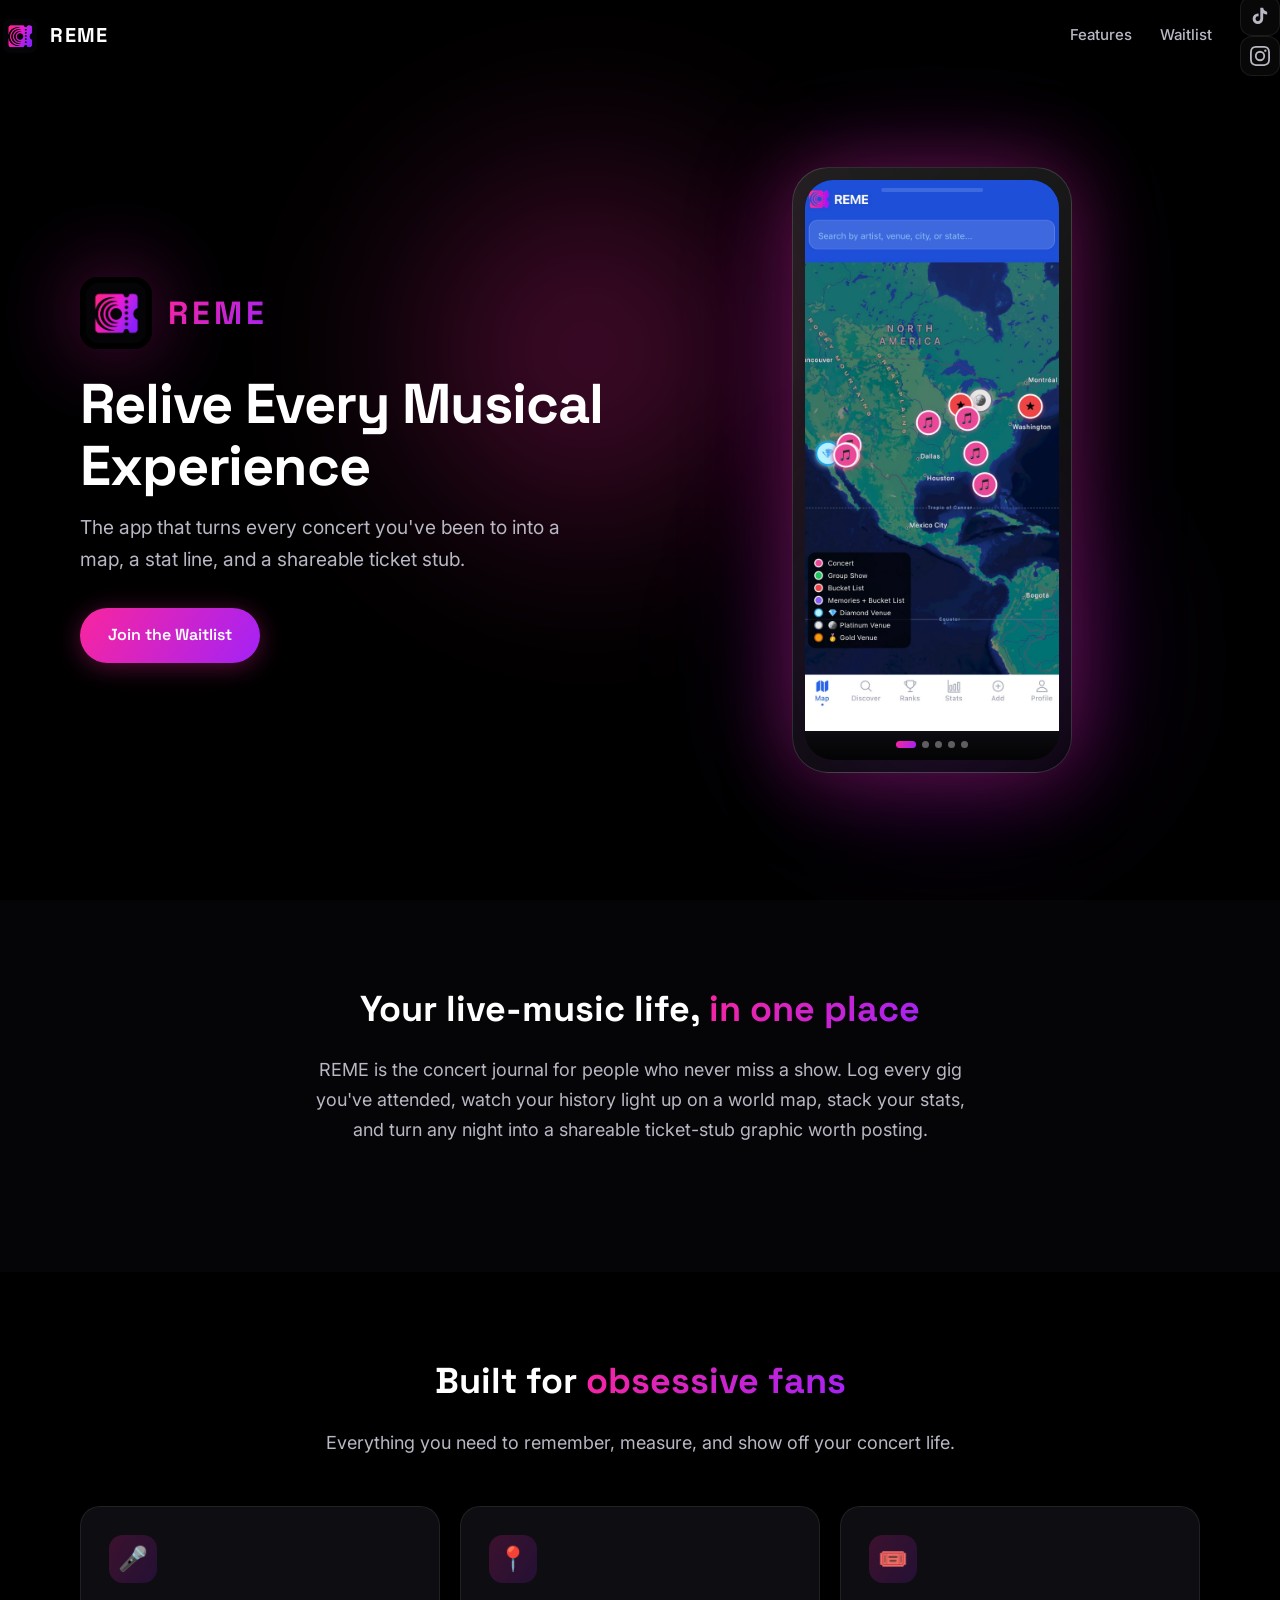
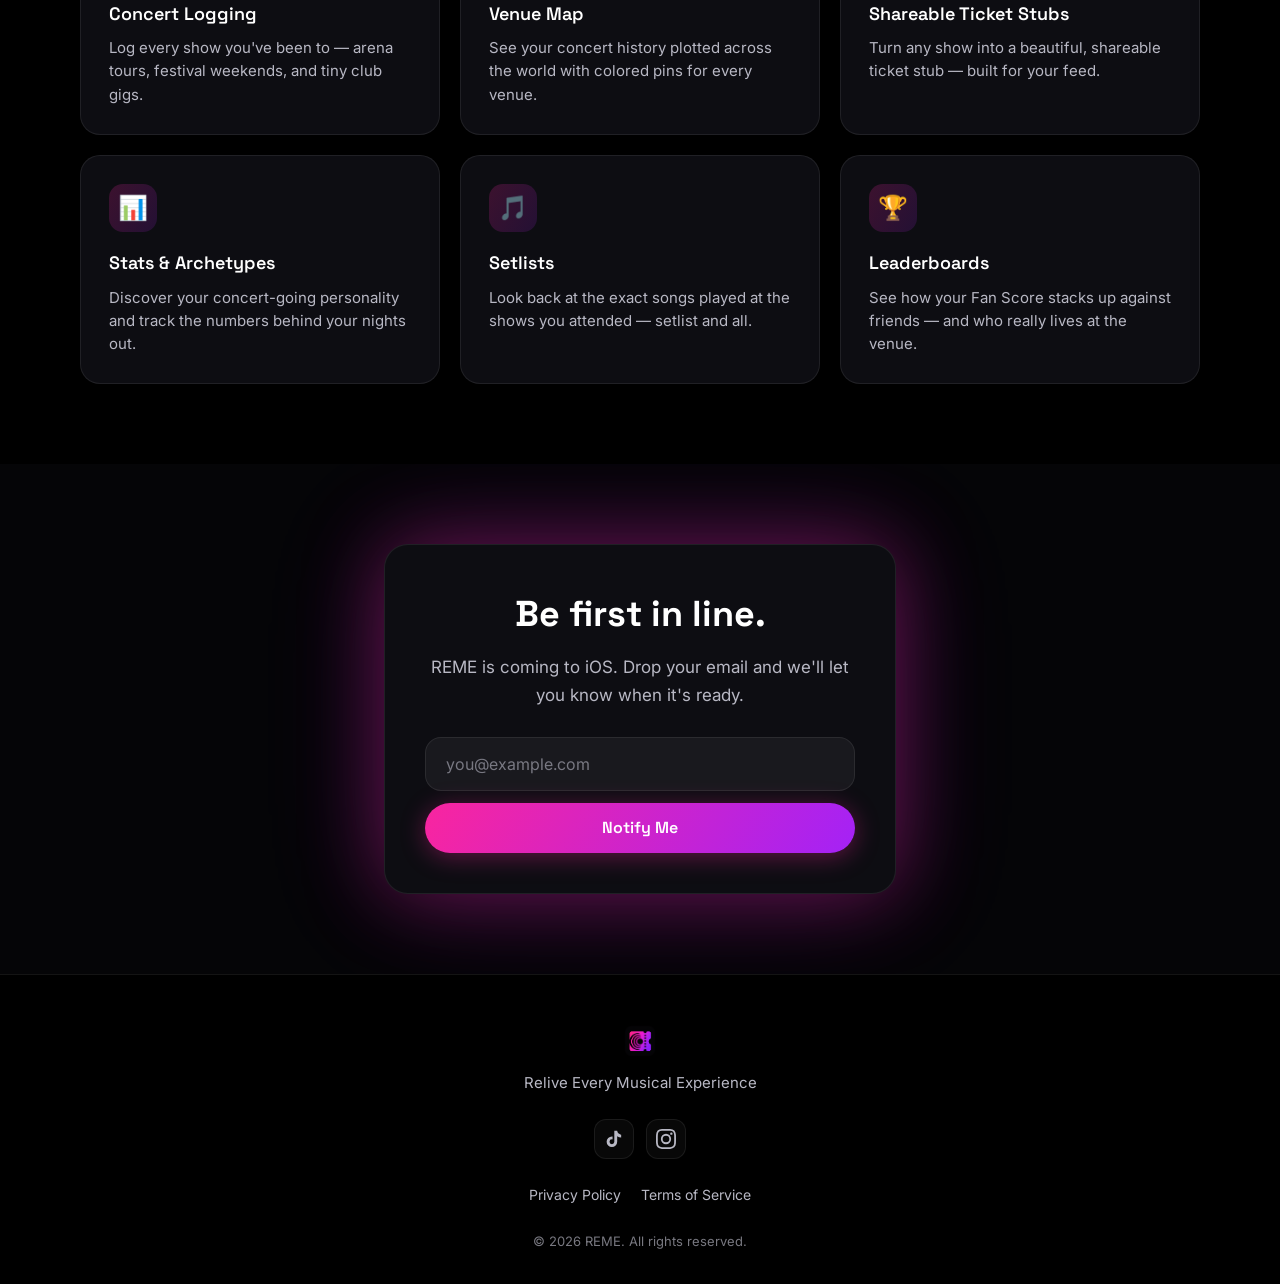
==== index.html @ f26b4159 "Initial REME landing page" ====
<!DOCTYPE html>
<html lang="en">
<head>
  <meta charset="UTF-8" />
  <meta name="viewport" content="width=device-width, initial-scale=1.0" />
  <meta name="description" content="REME turns every concert you've been to into a map, a stat line, and a shareable ticket stub. Join the waitlist for the iOS app." />
  <title>REME — Relive Every Musical Experience</title>

  <!-- Open Graph -->
  <meta property="og:type" content="website" />
  <meta property="og:title" content="REME — Relive Every Musical Experience" />
  <meta property="og:description" content="Log your shows, map your music life, and share beautiful ticket stubs. Join the waitlist." />
  <meta property="og:image" content="assets/reme-logo.png" />
  <meta property="og:url" content="https://reme.live" />
  <meta name="twitter:card" content="summary_large_image" />

  <link rel="preconnect" href="https://fonts.googleapis.com" />
  <link rel="preconnect" href="https://fonts.gstatic.com" crossorigin />
  <link href="https://fonts.googleapis.com/css2?family=Inter:wght@400;500;600&family=Space+Grotesk:wght@600;700&display=swap" rel="stylesheet" />
  <link rel="stylesheet" href="styles.css" />
  <link rel="icon" href="assets/reme-logo.png" type="image/png" />
</head>
<body>
  <header class="site-header" id="header">
    <div class="container header-inner">
      <a href="#" class="brand" aria-label="REME home">
        <img src="assets/reme-logo.png" alt="REME logo" width="40" height="40" />
        <span>REME</span>
      </a>

      <button type="button" class="nav-toggle" id="nav-toggle" aria-expanded="false" aria-controls="nav-links" aria-label="Open menu">
        <svg width="24" height="24" viewBox="0 0 24 24" fill="none" stroke="currentColor" stroke-width="2" aria-hidden="true">
          <path d="M4 7h16M4 12h16M4 17h16" />
        </svg>
      </button>

      <nav class="nav-links" id="nav-links" aria-label="Main">
        <a href="#features">Features</a>
        <a href="#waitlist">Waitlist</a>
        <div class="social-row">
          <a href="https://www.tiktok.com/@reme.live" class="social-link" target="_blank" rel="noopener noreferrer" aria-label="REME on TikTok">
            <svg viewBox="0 0 24 24" fill="currentColor" aria-hidden="true">
              <path d="M19.59 6.69a4.83 4.83 0 0 1-3.77-4.25V2h-3.45v13.67a2.89 2.89 0 0 1-2.88 2.5 2.89 2.89 0 0 1-2.89-2.89 2.89 2.89 0 0 1 2.89-2.89c.28 0 .54.04.79.1v-3.5a6.37 6.37 0 0 0-.79-.05 6.34 6.34 0 0 0-6.34 6.34 6.34 6.34 0 0 0 6.34 6.34 6.34 6.34 0 0 0 6.33-6.34V8.75a8.18 8.18 0 0 0 4.78 1.52V6.82a4.84 4.84 0 0 1-1.01-.13z"/>
            </svg>
          </a>
          <a href="https://www.instagram.com/reme.live" class="social-link" target="_blank" rel="noopener noreferrer" aria-label="REME on Instagram">
            <svg viewBox="0 0 24 24" fill="currentColor" aria-hidden="true">
              <path d="M12 2.163c3.204 0 3.584.012 4.85.07 3.252.148 4.771 1.691 4.919 4.919.058 1.265.069 1.645.069 4.849 0 3.205-.012 3.584-.069 4.849-.149 3.225-1.664 4.771-4.919 4.919-1.266.058-1.644.07-4.85.07-3.204 0-3.584-.012-4.849-.07-3.26-.149-4.771-1.699-4.919-4.92-.058-1.265-.07-1.644-.07-4.849 0-3.204.013-3.583.07-4.849.149-3.227 1.664-4.771 4.919-4.919 1.266-.057 1.645-.069 4.849-.069zM12 0C8.741 0 8.333.014 7.053.072 2.695.272.273 2.69.073 7.052.014 8.333 0 8.741 0 12c0 3.259.014 3.668.072 4.948.2 4.358 2.618 6.78 6.98 6.98C8.333 23.986 8.741 24 12 24c3.259 0 3.668-.014 4.948-.072 4.354-.2 6.782-2.618 6.979-6.98.059-1.28.073-1.689.073-4.948 0-3.259-.014-3.667-.072-4.947-.196-4.354-2.617-6.78-6.979-6.98C15.668.014 15.259 0 12 0zm0 5.838a6.162 6.162 0 1 0 0 12.324 6.162 6.162 0 0 0 0-12.324zM12 16a4 4 0 1 1 0-8 4 4 0 0 1 0 8zm6.406-11.845a1.44 1.44 0 1 0 0 2.881 1.44 1.44 0 0 0 0-2.881z"/>
            </svg>
          </a>
        </div>
      </nav>
    </div>
  </header>

  <main>
    <!-- Hero -->
    <section class="hero" aria-labelledby="hero-heading">
      <div class="hero-glow" aria-hidden="true"></div>
      <div class="container hero-grid">
        <div class="hero-copy reveal">
          <div class="hero-lockup">
            <img src="assets/reme-logo.png" alt="" width="72" height="72" />
            <span>REME</span>
          </div>
          <h1 id="hero-heading">Relive Every Musical Experience</h1>
          <p class="subhead">
            The app that turns every concert you've been to into a map, a stat line, and a shareable ticket stub.
          </p>
          <a href="#waitlist" class="btn btn-primary">Join the Waitlist</a>
        </div>

        <div class="phone-mockup reveal">
          <div class="phone-screen">
            <div class="screen-notch" aria-hidden="true"></div>
            <div class="carousel" id="hero-carousel" aria-roledescription="carousel" aria-label="REME app screenshots">
              <div class="carousel-track">
                <img src="assets/screen-1.jpg" alt="REME app screenshot 1" class="carousel-slide is-active" width="280" height="606" decoding="async" />
                <img src="assets/screen-2.jpg" alt="REME app screenshot 2" class="carousel-slide" width="280" height="606" decoding="async" />
                <img src="assets/screen-3.jpg" alt="REME app screenshot 3" class="carousel-slide" width="280" height="606" decoding="async" />
                <img src="assets/screen-4.jpg" alt="REME app screenshot 4" class="carousel-slide" width="280" height="606" decoding="async" />
                <img src="assets/screen-5.jpg" alt="REME app screenshot 5" class="carousel-slide" width="280" height="606" decoding="async" />
              </div>
              <div class="carousel-dots" role="tablist" aria-label="Choose screenshot">
                <button type="button" class="carousel-dot is-active" role="tab" aria-selected="true" aria-label="Screenshot 1" data-slide="0"></button>
                <button type="button" class="carousel-dot" role="tab" aria-selected="false" aria-label="Screenshot 2" data-slide="1"></button>
                <button type="button" class="carousel-dot" role="tab" aria-selected="false" aria-label="Screenshot 3" data-slide="2"></button>
                <button type="button" class="carousel-dot" role="tab" aria-selected="false" aria-label="Screenshot 4" data-slide="3"></button>
                <button type="button" class="carousel-dot" role="tab" aria-selected="false" aria-label="Screenshot 5" data-slide="4"></button>
              </div>
            </div>
          </div>
        </div>
      </div>
    </section>

    <!-- What REME is -->
    <section class="section section-alt reveal" aria-labelledby="about-heading">
      <div class="container section-intro">
        <h2 id="about-heading">Your live-music life, <span class="gradient-text">in one place</span></h2>
        <p>
          REME is the concert journal for people who never miss a show. Log every gig you've attended,
          watch your history light up on a world map, stack your stats, and turn any night into a
          shareable ticket-stub graphic worth posting.
        </p>
      </div>
    </section>

    <!-- Features -->
    <section class="section" id="features" aria-labelledby="features-heading">
      <div class="container">
        <div class="section-intro reveal">
          <h2 id="features-heading">Built for <span class="gradient-text">obsessive fans</span></h2>
          <p>Everything you need to remember, measure, and show off your concert life.</p>
        </div>

        <div class="features-grid">
          <article class="feature-card reveal">
            <div class="feature-icon" aria-hidden="true">🎤</div>
            <h3>Concert Logging</h3>
            <p>Log every show you've been to — arena tours, festival weekends, and tiny club gigs.</p>
          </article>

          <article class="feature-card reveal">
            <div class="feature-icon" aria-hidden="true">📍</div>
            <h3>Venue Map</h3>
            <p>See your concert history plotted across the world with colored pins for every venue.</p>
          </article>

          <article class="feature-card reveal">
            <div class="feature-icon" aria-hidden="true">🎟️</div>
            <h3>Shareable Ticket Stubs</h3>
            <p>Turn any show into a beautiful, shareable ticket stub — built for your feed.</p>
          </article>

          <article class="feature-card reveal">
            <div class="feature-icon" aria-hidden="true">📊</div>
            <h3>Stats &amp; Archetypes</h3>
            <p>Discover your concert-going personality and track the numbers behind your nights out.</p>
          </article>

          <article class="feature-card reveal">
            <div class="feature-icon" aria-hidden="true">🎵</div>
            <h3>Setlists</h3>
            <p>Look back at the exact songs played at the shows you attended — setlist and all.</p>
          </article>

          <article class="feature-card reveal">
            <div class="feature-icon" aria-hidden="true">🏆</div>
            <h3>Leaderboards</h3>
            <p>See how your Fan Score stacks up against friends — and who really lives at the venue.</p>
          </article>
        </div>
      </div>
    </section>

    <!-- Waitlist -->
    <section class="section section-alt waitlist-section" id="waitlist" aria-labelledby="waitlist-heading">
      <div class="container">
        <div class="waitlist-card reveal">
          <h2 id="waitlist-heading">Be first in line.</h2>
          <p>REME is coming to iOS. Drop your email and we'll let you know when it's ready.</p>

          <!--
            TODO: paste Mailchimp embed form action/fields here later.
            Replace the placeholder form below with Mailchimp's generated <form action="...">
            and hidden fields. Keep the same CSS classes or map Mailchimp inputs to
            .waitlist-form styles in styles.css.
          -->
          <form class="waitlist-form" id="waitlist-form" novalidate>
            <label for="email" class="visually-hidden">Email address</label>
            <input
              type="email"
              id="email"
              name="email"
              placeholder="you@example.com"
              autocomplete="email"
              required
            />
            <button type="submit" class="btn btn-primary btn-block">Notify Me</button>
          </form>

          <p class="waitlist-success" id="waitlist-success" role="status" aria-live="polite">
            Thanks! We'll be in touch.
          </p>
        </div>
      </div>
    </section>
  </main>

  <footer class="site-footer">
    <div class="container footer-inner">
      <div class="footer-brand">
        <img src="assets/reme-logo.png" alt="REME" width="36" height="36" />
        <p>Relive Every Musical Experience</p>
      </div>

      <div class="footer-social">
        <a href="https://www.tiktok.com/@reme.live" class="social-link" target="_blank" rel="noopener noreferrer" aria-label="REME on TikTok">
          <svg viewBox="0 0 24 24" fill="currentColor" aria-hidden="true">
            <path d="M19.59 6.69a4.83 4.83 0 0 1-3.77-4.25V2h-3.45v13.67a2.89 2.89 0 0 1-2.88 2.5 2.89 2.89 0 0 1-2.89-2.89 2.89 2.89 0 0 1 2.89-2.89c.28 0 .54.04.79.1v-3.5a6.37 6.37 0 0 0-.79-.05 6.34 6.34 0 0 0-6.34 6.34 6.34 6.34 0 0 0 6.34 6.34 6.34 6.34 0 0 0 6.33-6.34V8.75a8.18 8.18 0 0 0 4.78 1.52V6.82a4.84 4.84 0 0 1-1.01-.13z"/>
          </svg>
        </a>
        <a href="https://www.instagram.com/reme.live" class="social-link" target="_blank" rel="noopener noreferrer" aria-label="REME on Instagram">
          <svg viewBox="0 0 24 24" fill="currentColor" aria-hidden="true">
            <path d="M12 2.163c3.204 0 3.584.012 4.85.07 3.252.148 4.771 1.691 4.919 4.919.058 1.265.069 1.645.069 4.849 0 3.205-.012 3.584-.069 4.849-.149 3.225-1.664 4.771-4.919 4.919-1.266.058-1.644.07-4.85.07-3.204 0-3.584-.012-4.849-.07-3.26-.149-4.771-1.699-4.919-4.92-.058-1.265-.07-1.644-.07-4.849 0-3.204.013-3.583.07-4.849.149-3.227 1.664-4.771 4.919-4.919 1.266-.057 1.645-.069 4.849-.069zM12 0C8.741 0 8.333.014 7.053.072 2.695.272.273 2.69.073 7.052.014 8.333 0 8.741 0 12c0 3.259.014 3.668.072 4.948.2 4.358 2.618 6.78 6.98 6.98C8.333 23.986 8.741 24 12 24c3.259 0 3.668-.014 4.948-.072 4.354-.2 6.782-2.618 6.979-6.98.059-1.28.073-1.689.073-4.948 0-3.259-.014-3.667-.072-4.947-.196-4.354-2.617-6.78-6.979-6.98C15.668.014 15.259 0 12 0zm0 5.838a6.162 6.162 0 1 0 0 12.324 6.162 6.162 0 0 0 0-12.324zM12 16a4 4 0 1 1 0-8 4 4 0 0 1 0 8zm6.406-11.845a1.44 1.44 0 1 0 0 2.881 1.44 1.44 0 0 0 0-2.881z"/>
          </svg>
        </a>
      </div>

      <nav class="footer-legal" aria-label="Legal">
        <a href="privacy-policy.html">Privacy Policy</a>
        <a href="https://www.apple.com/legal/internet-services/itunes/dev/stdeula/" target="_blank" rel="noopener">Terms of Service</a>
      </nav>

      <p class="footer-copy">&copy; 2026 REME. All rights reserved.</p>
    </div>
  </footer>

  <style>
    .visually-hidden {
      position: absolute;
      width: 1px;
      height: 1px;
      padding: 0;
      margin: -1px;
      overflow: hidden;
      clip: rect(0, 0, 0, 0);
      white-space: nowrap;
      border: 0;
    }
  </style>

  <script>
    (function () {
      var header = document.getElementById("header");
      var navToggle = document.getElementById("nav-toggle");
      var navLinks = document.getElementById("nav-links");

      function onScroll() {
        header.classList.toggle("is-scrolled", window.scrollY > 24);
      }
      window.addEventListener("scroll", onScroll, { passive: true });
      onScroll();

      navToggle.addEventListener("click", function () {
        var open = navLinks.classList.toggle("is-open");
        navToggle.setAttribute("aria-expanded", open ? "true" : "false");
      });

      navLinks.querySelectorAll('a[href^="#"]').forEach(function (link) {
        link.addEventListener("click", function () {
          navLinks.classList.remove("is-open");
          navToggle.setAttribute("aria-expanded", "false");
        });
      });

      var form = document.getElementById("waitlist-form");
      var success = document.getElementById("waitlist-success");

      form.addEventListener("submit", function (e) {
        e.preventDefault();
        var input = form.querySelector('input[type="email"]');
        if (!input.value || !input.checkValidity()) {
          input.focus();
          return;
        }
        form.classList.add("is-hidden");
        success.classList.add("is-visible");
      });

      if ("IntersectionObserver" in window) {
        var observer = new IntersectionObserver(
          function (entries) {
            entries.forEach(function (entry) {
              if (entry.isIntersecting) {
                entry.target.classList.add("is-visible");
                observer.unobserve(entry.target);
              }
            });
          },
          { threshold: 0.12, rootMargin: "0px 0px -40px 0px" }
        );
        document.querySelectorAll(".reveal").forEach(function (el) {
          observer.observe(el);
        });
      } else {
        document.querySelectorAll(".reveal").forEach(function (el) {
          el.classList.add("is-visible");
        });
      }

      var carousel = document.getElementById("hero-carousel");
      if (carousel) {
        var slides = carousel.querySelectorAll(".carousel-slide");
        var dots = carousel.querySelectorAll(".carousel-dot");
        var current = 0;
        var total = slides.length;
        var intervalMs = 4000;
        var timer = null;

        slides.forEach(function (slide) {
          slide.addEventListener("error", function () {
            slide.classList.add("is-error");
            slide.classList.remove("is-active");
          });
        });

        function goTo(index) {
          if (total === 0) return;
          current = ((index % total) + total) % total;
          slides.forEach(function (slide, i) {
            slide.classList.toggle("is-active", i === current);
          });
          dots.forEach(function (dot, i) {
            var active = i === current;
            dot.classList.toggle("is-active", active);
            dot.setAttribute("aria-selected", active ? "true" : "false");
          });
        }

        function next() {
          goTo(current + 1);
        }

        function startTimer() {
          if (timer) clearInterval(timer);
          timer = setInterval(next, intervalMs);
        }

        dots.forEach(function (dot) {
          dot.addEventListener("click", function () {
            var idx = parseInt(dot.getAttribute("data-slide"), 10);
            if (!isNaN(idx)) {
              goTo(idx);
              startTimer();
            }
          });
        });

        carousel.addEventListener("mouseenter", function () {
          if (timer) clearInterval(timer);
          timer = null;
        });

        carousel.addEventListener("mouseleave", function () {
          startTimer();
        });

        goTo(0);
        startTimer();
      }
    })();
  </script>
</body>
</html>
---- styles.css ----
/* REME marketing site — static, no build step */

:root {
  --pink: #f9259f;
  --violet: #a422f6;
  --gradient: linear-gradient(120deg, var(--pink) 0%, var(--violet) 100%);
  --bg: #000000;
  --bg-elevated: #050507;
  --card: #0d0d12;
  --card-border: rgba(255, 255, 255, 0.08);
  --text: #ffffff;
  --text-muted: #b8b8c4;
  --radius: 20px;
  --radius-sm: 16px;
  --header-h: 72px;
  --font: "Inter", system-ui, -apple-system, BlinkMacSystemFont, "Segoe UI", sans-serif;
  --font-display: "Space Grotesk", var(--font);
  --glow: 0 0 80px rgba(249, 37, 159, 0.35), 0 0 120px rgba(164, 34, 246, 0.2);
  --transition: 0.25s ease;
}

*,
*::before,
*::after {
  box-sizing: border-box;
}

html {
  scroll-behavior: smooth;
}

body {
  margin: 0;
  font-family: var(--font);
  font-size: 1.0625rem;
  line-height: 1.65;
  color: var(--text-muted);
  background: var(--bg);
  -webkit-font-smoothing: antialiased;
}

img {
  max-width: 100%;
  height: auto;
  display: block;
}

a {
  color: inherit;
  text-decoration: none;
}

ul {
  list-style: none;
  margin: 0;
  padding: 0;
}

.container {
  width: min(1120px, calc(100% - 2rem));
  margin-inline: auto;
}

/* ── Header ───────────────────────────────────────────────────────────── */

.site-header {
  position: fixed;
  top: 0;
  left: 0;
  right: 0;
  z-index: 100;
  height: var(--header-h);
  display: flex;
  align-items: center;
  transition: background var(--transition), backdrop-filter var(--transition),
    border-color var(--transition), box-shadow var(--transition);
  border-bottom: 1px solid transparent;
}

.site-header.is-scrolled {
  background: rgba(5, 5, 7, 0.85);
  backdrop-filter: blur(16px);
  -webkit-backdrop-filter: blur(16px);
  border-color: var(--card-border);
  box-shadow: 0 8px 32px rgba(0, 0, 0, 0.4);
}

.header-inner {
  display: flex;
  align-items: center;
  justify-content: space-between;
  width: 100%;
}

.brand {
  display: flex;
  align-items: center;
  gap: 0.65rem;
  font-family: var(--font-display);
  font-weight: 700;
  font-size: 1.25rem;
  letter-spacing: 0.06em;
  color: var(--text);
}

.brand img {
  width: 40px;
  height: 40px;
  border-radius: 10px;
}

.nav-links {
  display: flex;
  align-items: center;
  gap: 1.75rem;
}

.nav-links a:not(.social-link) {
  font-size: 0.9375rem;
  font-weight: 500;
  color: var(--text-muted);
  transition: color var(--transition);
}

.nav-links a:not(.social-link):hover,
.nav-links a:not(.social-link):focus-visible {
  color: var(--text);
}

.social-link {
  display: flex;
  align-items: center;
  justify-content: center;
  width: 40px;
  height: 40px;
  border-radius: 12px;
  border: 1px solid var(--card-border);
  background: rgba(255, 255, 255, 0.03);
  color: var(--text-muted);
  transition: color var(--transition), border-color var(--transition), transform var(--transition);
}

.social-link:hover,
.social-link:focus-visible {
  color: var(--text);
  border-color: rgba(249, 37, 159, 0.45);
  transform: translateY(-1px);
}

.social-link svg {
  width: 20px;
  height: 20px;
}

.nav-toggle {
  display: none;
  background: none;
  border: none;
  padding: 0.5rem;
  cursor: pointer;
  color: var(--text);
}

/* ── Buttons ──────────────────────────────────────────────────────────── */

.btn {
  display: inline-flex;
  align-items: center;
  justify-content: center;
  gap: 0.5rem;
  padding: 0.9rem 1.75rem;
  font-family: var(--font-display);
  font-size: 1rem;
  font-weight: 600;
  border: none;
  border-radius: 999px;
  cursor: pointer;
  transition: transform var(--transition), box-shadow var(--transition), opacity var(--transition);
}

.btn-primary {
  background: var(--gradient);
  color: var(--text);
  box-shadow: 0 4px 24px rgba(249, 37, 159, 0.35);
}

.btn-primary:hover,
.btn-primary:focus-visible {
  transform: translateY(-2px);
  box-shadow: 0 8px 32px rgba(164, 34, 246, 0.45);
}

.btn-block {
  width: 100%;
}

/* ── Hero ─────────────────────────────────────────────────────────────── */

.hero {
  position: relative;
  min-height: 100vh;
  min-height: 100dvh;
  display: flex;
  align-items: center;
  padding: calc(var(--header-h) + 2rem) 0 4rem;
  overflow: hidden;
}

.hero-glow {
  position: absolute;
  inset: 0;
  pointer-events: none;
  overflow: hidden;
}

.hero-glow::before,
.hero-glow::after {
  content: "";
  position: absolute;
  border-radius: 50%;
  filter: blur(80px);
  animation: pulse-glow 8s ease-in-out infinite alternate;
}

.hero-glow::before {
  width: min(520px, 80vw);
  height: min(520px, 80vw);
  top: 10%;
  left: 50%;
  transform: translateX(-60%);
  background: radial-gradient(circle, rgba(249, 37, 159, 0.35) 0%, transparent 70%);
}

.hero-glow::after {
  width: min(400px, 70vw);
  height: min(400px, 70vw);
  bottom: 5%;
  right: 10%;
  background: radial-gradient(circle, rgba(164, 34, 246, 0.3) 0%, transparent 70%);
  animation-delay: -4s;
}

@keyframes pulse-glow {
  from {
    opacity: 0.6;
    transform: translateX(-60%) scale(1);
  }
  to {
    opacity: 1;
    transform: translateX(-55%) scale(1.08);
  }
}

.hero-grid {
  position: relative;
  z-index: 1;
  display: grid;
  grid-template-columns: 1fr 1fr;
  gap: 3rem;
  align-items: center;
}

.hero-copy {
  max-width: 34rem;
}

.hero-lockup {
  display: flex;
  align-items: center;
  gap: 1rem;
  margin-bottom: 1.5rem;
}

.hero-lockup img {
  width: 72px;
  height: 72px;
  border-radius: 18px;
  box-shadow: var(--glow);
}

.hero-lockup span {
  font-family: var(--font-display);
  font-size: 2rem;
  font-weight: 700;
  letter-spacing: 0.12em;
  background: var(--gradient);
  -webkit-background-clip: text;
  background-clip: text;
  color: transparent;
}

.hero h1 {
  margin: 0 0 1rem;
  font-family: var(--font-display);
  font-size: clamp(2.25rem, 5vw, 3.5rem);
  font-weight: 700;
  line-height: 1.1;
  letter-spacing: -0.02em;
  color: var(--text);
}

.hero .subhead {
  margin: 0 0 2rem;
  font-size: clamp(1.05rem, 2.5vw, 1.2rem);
  color: var(--text-muted);
  max-width: 32rem;
}

.phone-mockup {
  position: relative;
  justify-self: center;
  width: min(280px, 85vw);
  aspect-ratio: 9 / 19.5;
  border-radius: 36px;
  padding: 12px;
  background: linear-gradient(145deg, rgba(255, 255, 255, 0.12), rgba(255, 255, 255, 0.02));
  border: 1px solid rgba(255, 255, 255, 0.15);
  box-shadow: var(--glow), 0 24px 64px rgba(0, 0, 0, 0.5);
}

.phone-screen {
  width: 100%;
  height: 100%;
  border-radius: 28px;
  background: var(--card);
  overflow: hidden;
  position: relative;
  display: flex;
  flex-direction: column;
}

.screen-notch {
  position: absolute;
  top: 8px;
  left: 50%;
  transform: translateX(-50%);
  width: 40%;
  height: 4px;
  border-radius: 4px;
  background: rgba(255, 255, 255, 0.15);
  z-index: 3;
  pointer-events: none;
}

.carousel {
  flex: 1;
  display: flex;
  flex-direction: column;
  min-height: 0;
  width: 100%;
}

.carousel-track {
  position: relative;
  flex: 1;
  min-height: 0;
  width: 100%;
  background: var(--card);
}

.carousel-slide {
  position: absolute;
  inset: 0;
  width: 100%;
  height: 100%;
  object-fit: cover;
  object-position: top center;
  opacity: 0;
  transition: opacity 0.5s ease;
  pointer-events: none;
}

.carousel-slide.is-active {
  opacity: 1;
  z-index: 1;
}

.carousel-slide.is-error {
  opacity: 0;
  visibility: hidden;
}

.carousel-dots {
  display: flex;
  justify-content: center;
  align-items: center;
  gap: 6px;
  padding: 10px 8px 12px;
  background: linear-gradient(to top, rgba(0, 0, 0, 0.75) 0%, rgba(0, 0, 0, 0.35) 60%, transparent 100%);
  position: relative;
  z-index: 2;
  flex-shrink: 0;
}

.carousel-dot {
  width: 7px;
  height: 7px;
  border-radius: 999px;
  border: none;
  padding: 0;
  background: rgba(255, 255, 255, 0.35);
  cursor: pointer;
  transition: width var(--transition), background var(--transition), transform var(--transition);
}

.carousel-dot:hover,
.carousel-dot:focus-visible {
  background: rgba(255, 255, 255, 0.55);
  transform: scale(1.1);
  outline: none;
}

.carousel-dot.is-active {
  width: 20px;
  background: var(--gradient);
}

/* ── Sections ─────────────────────────────────────────────────────────── */

.section {
  padding: 5rem 0;
}

.section-alt {
  background: var(--bg-elevated);
}

.section-intro {
  text-align: center;
  max-width: 42rem;
  margin: 0 auto 3rem;
}

.section-intro h2 {
  margin: 0 0 1rem;
  font-family: var(--font-display);
  font-size: clamp(1.75rem, 4vw, 2.25rem);
  font-weight: 700;
  color: var(--text);
}

.section-intro p {
  margin: 0;
  font-size: 1.125rem;
}

.gradient-text {
  background: var(--gradient);
  -webkit-background-clip: text;
  background-clip: text;
  color: transparent;
}

/* ── Features ─────────────────────────────────────────────────────────── */

.features-grid {
  display: grid;
  grid-template-columns: repeat(3, 1fr);
  gap: 1.25rem;
}

.feature-card {
  padding: 1.75rem;
  border-radius: var(--radius);
  background: var(--card);
  border: 1px solid var(--card-border);
  transition: border-color var(--transition), transform var(--transition), box-shadow var(--transition);
}

.feature-card:hover {
  border-color: rgba(249, 37, 159, 0.25);
  transform: translateY(-4px);
  box-shadow: 0 12px 40px rgba(0, 0, 0, 0.35);
}

.feature-icon {
  width: 48px;
  height: 48px;
  display: flex;
  align-items: center;
  justify-content: center;
  font-size: 1.5rem;
  border-radius: 14px;
  background: linear-gradient(120deg, rgba(249, 37, 159, 0.2), rgba(164, 34, 246, 0.15));
  margin-bottom: 1rem;
}

.feature-card h3 {
  margin: 0 0 0.5rem;
  font-family: var(--font-display);
  font-size: 1.125rem;
  font-weight: 600;
  color: var(--text);
}

.feature-card p {
  margin: 0;
  font-size: 0.9375rem;
  line-height: 1.55;
}

/* ── Waitlist ─────────────────────────────────────────────────────────── */

.waitlist-section {
  position: relative;
  overflow: hidden;
}

.waitlist-card {
  max-width: 32rem;
  margin: 0 auto;
  padding: 2.5rem;
  border-radius: 24px;
  background: var(--card);
  border: 1px solid var(--card-border);
  box-shadow: var(--glow);
  text-align: center;
}

.waitlist-card h2 {
  margin: 0 0 0.5rem;
  font-family: var(--font-display);
  font-size: clamp(1.75rem, 4vw, 2.25rem);
  color: var(--text);
}

.waitlist-card > p {
  margin: 0 0 1.75rem;
}

.waitlist-form {
  display: flex;
  flex-direction: column;
  gap: 0.75rem;
}

.waitlist-form input[type="email"] {
  width: 100%;
  padding: 1rem 1.25rem;
  font-family: var(--font);
  font-size: 1rem;
  color: var(--text);
  background: rgba(255, 255, 255, 0.05);
  border: 1px solid var(--card-border);
  border-radius: var(--radius-sm);
  outline: none;
  transition: border-color var(--transition), box-shadow var(--transition);
}

.waitlist-form input[type="email"]::placeholder {
  color: rgba(184, 184, 196, 0.6);
}

.waitlist-form input[type="email"]:focus {
  border-color: rgba(249, 37, 159, 0.5);
  box-shadow: 0 0 0 3px rgba(249, 37, 159, 0.15);
}

.waitlist-success {
  display: none;
  padding: 1.25rem;
  border-radius: var(--radius-sm);
  background: linear-gradient(120deg, rgba(249, 37, 159, 0.12), rgba(164, 34, 246, 0.1));
  border: 1px solid rgba(249, 37, 159, 0.3);
  color: var(--text);
  font-weight: 500;
}

.waitlist-success.is-visible {
  display: block;
}

.waitlist-form.is-hidden {
  display: none;
}

/* ── Footer ───────────────────────────────────────────────────────────── */

.site-footer {
  padding: 3rem 0 2rem;
  border-top: 1px solid var(--card-border);
  background: var(--bg);
}

.footer-inner {
  display: flex;
  flex-direction: column;
  align-items: center;
  gap: 1.5rem;
  text-align: center;
}

.footer-brand {
  display: flex;
  flex-direction: column;
  align-items: center;
  gap: 0.75rem;
}

.footer-brand img {
  width: 36px;
  height: 36px;
  border-radius: 8px;
}

.footer-brand p {
  margin: 0;
  font-size: 0.9375rem;
  color: var(--text-muted);
}

.footer-social {
  display: flex;
  gap: 0.75rem;
}

.footer-legal {
  display: flex;
  flex-wrap: wrap;
  justify-content: center;
  gap: 1.25rem;
  font-size: 0.875rem;
}

.footer-legal a {
  color: var(--text-muted);
  transition: color var(--transition);
}

.footer-legal a:hover {
  color: var(--text);
}

.footer-copy {
  margin: 0;
  font-size: 0.8125rem;
  color: rgba(184, 184, 196, 0.65);
}

/* ── Fade-in on scroll ────────────────────────────────────────────────── */

.reveal {
  opacity: 0;
  transform: translateY(24px);
  transition: opacity 0.6s ease, transform 0.6s ease;
}

.reveal.is-visible {
  opacity: 1;
  transform: translateY(0);
}

/* ── Responsive ───────────────────────────────────────────────────────── */

@media (max-width: 900px) {
  .hero-grid {
    grid-template-columns: 1fr;
    text-align: center;
  }

  .hero-copy {
    max-width: none;
  }

  .hero-lockup {
    justify-content: center;
  }

  .hero .subhead {
    margin-inline: auto;
  }

  .features-grid {
    grid-template-columns: repeat(2, 1fr);
  }
}

@media (max-width: 640px) {
  .nav-toggle {
    display: flex;
  }

  .nav-links {
    position: fixed;
    top: var(--header-h);
    left: 0;
    right: 0;
    flex-direction: column;
    gap: 0;
    padding: 1rem;
    background: rgba(5, 5, 7, 0.98);
    backdrop-filter: blur(16px);
    border-bottom: 1px solid var(--card-border);
    transform: translateY(-120%);
    opacity: 0;
    visibility: hidden;
    transition: transform var(--transition), opacity var(--transition), visibility var(--transition);
  }

  .nav-links.is-open {
    transform: translateY(0);
    opacity: 1;
    visibility: visible;
  }

  .nav-links a:not(.social-link) {
    display: block;
    padding: 1rem;
    width: 100%;
    text-align: center;
    border-bottom: 1px solid var(--card-border);
  }

  .nav-links .social-row {
    display: flex;
    justify-content: center;
    gap: 1rem;
    padding: 1rem 0 0.5rem;
  }

  .features-grid {
    grid-template-columns: 1fr;
  }

  .waitlist-card {
    padding: 1.75rem 1.25rem;
  }

  .phone-mockup {
    order: -1;
  }
}

@media (prefers-reduced-motion: reduce) {
  html {
    scroll-behavior: auto;
  }

  .hero-glow::before,
  .hero-glow::after {
    animation: none;
  }

  .reveal {
    opacity: 1;
    transform: none;
    transition: none;
  }
}
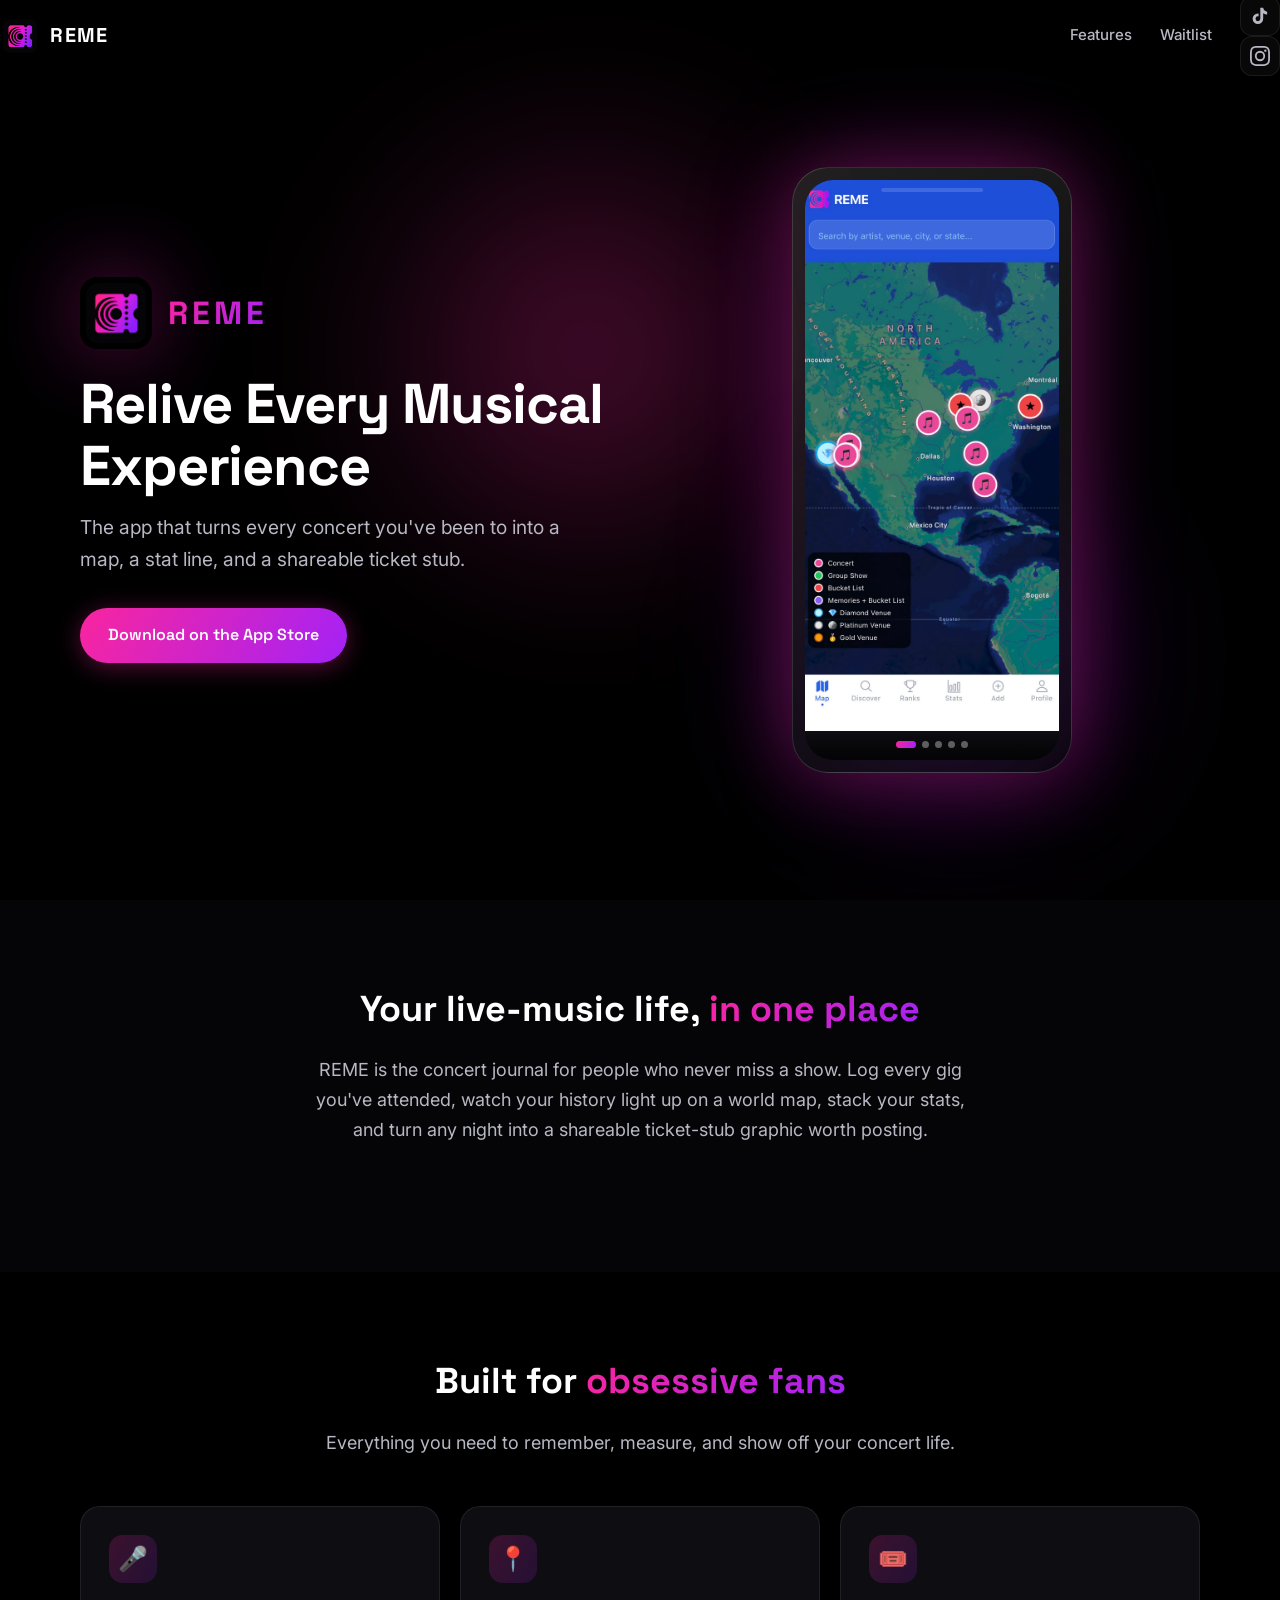
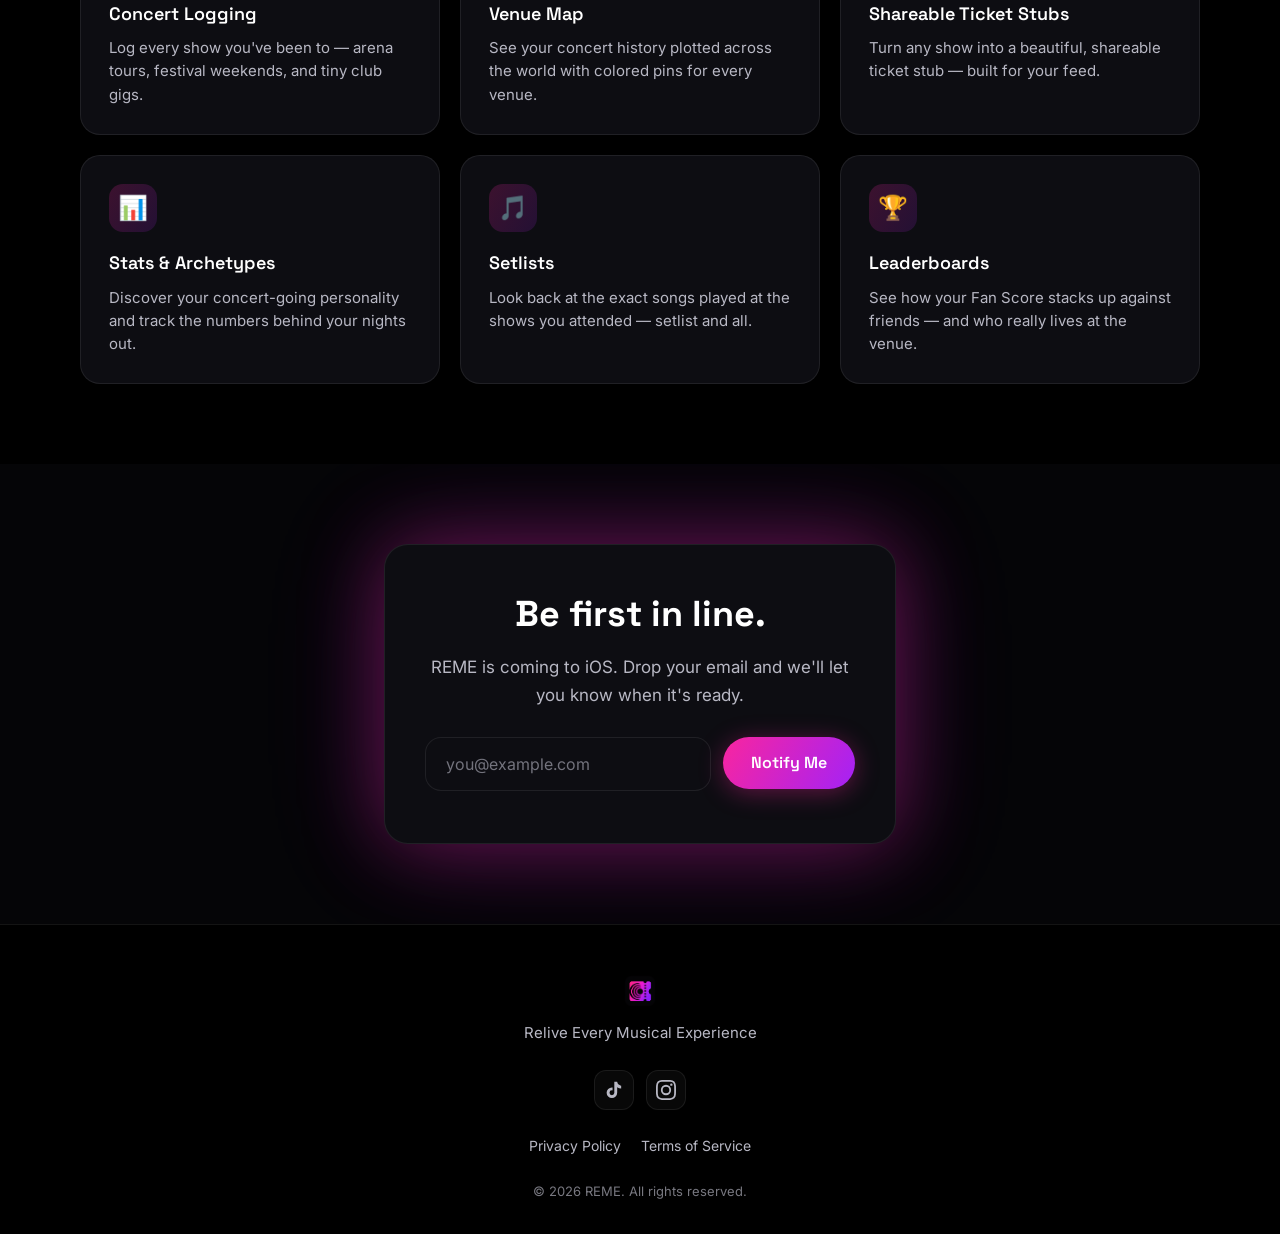
==== commit b8d0c086: "Site update: App Store download CTA, Mailchimp embed, thanks page, ToS link" ====
--- a/index.html
+++ b/index.html
@@ -67,8 +67,7 @@
           <p class="subhead">
             The app that turns every concert you've been to into a map, a stat line, and a shareable ticket stub.
           </p>
-          <a href="#waitlist" class="btn btn-primary">Join the Waitlist</a>
-        </div>
+          <a href="https://apps.apple.com/app/reme-live-music-tracker/id6784064425" target="_blank" rel="noopener" class="btn btn-primary">Download on the App Store</a>        </div>
 
         <div class="phone-mockup reveal">
           <div class="phone-screen">
@@ -161,28 +160,28 @@
           <h2 id="waitlist-heading">Be first in line.</h2>
           <p>REME is coming to iOS. Drop your email and we'll let you know when it's ready.</p>
 
-          <!--
-            TODO: paste Mailchimp embed form action/fields here later.
-            Replace the placeholder form below with Mailchimp's generated <form action="...">
-            and hidden fields. Keep the same CSS classes or map Mailchimp inputs to
-            .waitlist-form styles in styles.css.
-          -->
-          <form class="waitlist-form" id="waitlist-form" novalidate>
-            <label for="email" class="visually-hidden">Email address</label>
-            <input
-              type="email"
-              id="email"
-              name="email"
-              placeholder="you@example.com"
-              autocomplete="email"
-              required
-            />
-            <button type="submit" class="btn btn-primary btn-block">Notify Me</button>
-          </form>
-
-          <p class="waitlist-success" id="waitlist-success" role="status" aria-live="polite">
-            Thanks! We'll be in touch.
-          </p>
+          <div id="mc_embed_shell">
+            <div id="mc_embed_signup">
+              <form action="https://gmail.us14.list-manage.com/subscribe/post?u=482f43c67db22e2109e47796e&amp;id=c98ef80c40&amp;f_id=009987e1f0" method="post" id="mc-embedded-subscribe-form" name="mc-embedded-subscribe-form" class="validate waitlist-mailchimp" target="_blank" novalidate>
+                <div id="mc_embed_signup_scroll">
+                  <div class="mc-field-group">
+                    <label for="mce-EMAIL" class="visually-hidden">Email Address <span class="asterisk">*</span></label>
+                    <input type="email" name="EMAIL" class="required email" id="mce-EMAIL" placeholder="you@example.com" autocomplete="email" required>
+                  </div>
+                  <div class="mc-submit-row clear">
+                    <input type="submit" name="subscribe" id="mc-embedded-subscribe" class="button" value="Notify Me">
+                  </div>
+                  <div id="mce-responses" class="clear foot">
+                    <div class="response" id="mce-error-response" style="display: none;"></div>
+                    <div class="response" id="mce-success-response" style="display: none;"></div>
+                  </div>
+                  <div aria-hidden="true" style="position: absolute; left: -5000px;">
+                    <input type="text" name="b_482f43c67db22e2109e47796e_c98ef80c40" tabindex="-1" value="">
+                  </div>
+                </div>
+              </form>
+            </div>
+          </div>
         </div>
       </div>
     </section>
@@ -210,8 +209,7 @@
 
       <nav class="footer-legal" aria-label="Legal">
         <a href="privacy-policy.html">Privacy Policy</a>
-        <a href="https://www.apple.com/legal/internet-services/itunes/dev/stdeula/" target="_blank" rel="noopener">Terms of Service</a>
-      </nav>
+        <a href="https://terms.reme.live" target="_blank" rel="noopener">Terms of Service</a>      </nav>
 
       <p class="footer-copy">&copy; 2026 REME. All rights reserved.</p>
     </div>
@@ -253,20 +251,6 @@
           navLinks.classList.remove("is-open");
           navToggle.setAttribute("aria-expanded", "false");
         });
-      });
-
-      var form = document.getElementById("waitlist-form");
-      var success = document.getElementById("waitlist-success");
-
-      form.addEventListener("submit", function (e) {
-        e.preventDefault();
-        var input = form.querySelector('input[type="email"]');
-        if (!input.value || !input.checkValidity()) {
-          input.focus();
-          return;
-        }
-        form.classList.add("is-hidden");
-        success.classList.add("is-visible");
       });
 
       if ("IntersectionObserver" in window) {
--- a/styles.css
+++ b/styles.css
@@ -528,50 +528,128 @@
   margin: 0 0 1.75rem;
 }
 
-.waitlist-form {
-  display: flex;
-  flex-direction: column;
+/* Mailchimp embed — custom dark-theme styling (no Mailchimp CSS) */
+#mc_embed_shell,
+#mc_embed_signup,
+.waitlist-mailchimp {
+  width: 100%;
+  margin: 0;
+}
+
+#mc_embed_signup_scroll {
+  display: grid;
+  grid-template-columns: 1fr auto;
   gap: 0.75rem;
-}
-
-.waitlist-form input[type="email"] {
+  align-items: stretch;
+  text-align: left;
+}
+
+.waitlist-mailchimp .mc-field-group {
+  margin: 0;
+  min-width: 0;
+}
+
+.waitlist-mailchimp .mc-field-group label {
+  display: block;
+  margin-bottom: 0.35rem;
+  font-size: 0.875rem;
+  font-weight: 500;
+  color: var(--text-muted);
+}
+
+.waitlist-mailchimp .asterisk {
+  color: var(--pink);
+}
+
+.waitlist-mailchimp input[type="email"] {
   width: 100%;
   padding: 1rem 1.25rem;
   font-family: var(--font);
   font-size: 1rem;
   color: var(--text);
-  background: rgba(255, 255, 255, 0.05);
+  background: var(--card);
   border: 1px solid var(--card-border);
   border-radius: var(--radius-sm);
   outline: none;
   transition: border-color var(--transition), box-shadow var(--transition);
 }
 
-.waitlist-form input[type="email"]::placeholder {
+.waitlist-mailchimp input[type="email"]::placeholder {
   color: rgba(184, 184, 196, 0.6);
 }
 
-.waitlist-form input[type="email"]:focus {
+.waitlist-mailchimp input[type="email"]:focus {
   border-color: rgba(249, 37, 159, 0.5);
   box-shadow: 0 0 0 3px rgba(249, 37, 159, 0.15);
 }
 
-.waitlist-success {
-  display: none;
-  padding: 1.25rem;
+.waitlist-mailchimp .mc-submit-row {
+  margin: 0;
+}
+
+.waitlist-mailchimp input[type="submit"].button,
+.waitlist-mailchimp #mc-embedded-subscribe {
+  display: inline-flex;
+  align-items: center;
+  justify-content: center;
+  min-height: 52px;
+  padding: 0.9rem 1.75rem;
+  font-family: var(--font-display);
+  font-size: 1rem;
+  font-weight: 600;
+  color: var(--text);
+  background: var(--gradient);
+  border: none;
+  border-radius: 999px;
+  cursor: pointer;
+  box-shadow: 0 4px 24px rgba(249, 37, 159, 0.35);
+  transition: transform var(--transition), box-shadow var(--transition), opacity var(--transition);
+  white-space: nowrap;
+}
+
+.waitlist-mailchimp input[type="submit"].button:hover,
+.waitlist-mailchimp input[type="submit"].button:focus-visible,
+.waitlist-mailchimp #mc-embedded-subscribe:hover,
+.waitlist-mailchimp #mc-embedded-subscribe:focus-visible {
+  transform: translateY(-2px);
+  box-shadow: 0 8px 32px rgba(164, 34, 246, 0.45);
+  outline: none;
+}
+
+#mce-responses {
+  grid-column: 1 / -1;
+  margin: 0;
+}
+
+#mce-responses .response {
+  margin: 0.25rem 0 0;
+  padding: 0.75rem 1rem;
   border-radius: var(--radius-sm);
-  background: linear-gradient(120deg, rgba(249, 37, 159, 0.12), rgba(164, 34, 246, 0.1));
-  border: 1px solid rgba(249, 37, 159, 0.3);
-  color: var(--text);
-  font-weight: 500;
-}
-
-.waitlist-success.is-visible {
-  display: block;
-}
-
-.waitlist-form.is-hidden {
-  display: none;
+  font-size: 0.9375rem;
+  line-height: 1.45;
+}
+
+#mce-error-response {
+  color: #fca5a5;
+  background: rgba(239, 68, 68, 0.12);
+  border: 1px solid rgba(239, 68, 68, 0.35);
+}
+
+#mce-success-response {
+  color: #86efac;
+  background: rgba(34, 197, 94, 0.1);
+  border: 1px solid rgba(34, 197, 94, 0.35);
+}
+
+@media (max-width: 560px) {
+  #mc_embed_signup_scroll {
+    grid-template-columns: 1fr;
+  }
+
+  .waitlist-mailchimp input[type="submit"].button,
+  .waitlist-mailchimp #mc-embedded-subscribe {
+    width: 100%;
+  }
 }
 
 /* ── Footer ───────────────────────────────────────────────────────────── */
@@ -731,13 +809,125 @@
   }
 }
 
+/* ── Thank-you page ───────────────────────────────────────────────────── */
+
+.thanks-page {
+  background: var(--bg);
+}
+
+.thanks-main {
+  position: relative;
+  min-height: 100vh;
+  min-height: 100dvh;
+  display: flex;
+  align-items: center;
+  justify-content: center;
+  padding: calc(var(--header-h) + 2rem) 0 3rem;
+  overflow: hidden;
+}
+
+.thanks-glow {
+  position: absolute;
+  inset: 0;
+  pointer-events: none;
+  overflow: hidden;
+}
+
+.thanks-glow::before,
+.thanks-glow::after {
+  content: "";
+  position: absolute;
+  border-radius: 50%;
+  filter: blur(80px);
+  animation: pulse-glow 8s ease-in-out infinite alternate;
+}
+
+.thanks-glow::before {
+  width: min(480px, 85vw);
+  height: min(480px, 85vw);
+  top: 20%;
+  left: 50%;
+  transform: translateX(-50%);
+  background: radial-gradient(circle, rgba(249, 37, 159, 0.32) 0%, transparent 70%);
+}
+
+.thanks-glow::after {
+  width: min(360px, 75vw);
+  height: min(360px, 75vw);
+  bottom: 15%;
+  left: 50%;
+  transform: translateX(-40%);
+  background: radial-gradient(circle, rgba(164, 34, 246, 0.28) 0%, transparent 70%);
+  animation-delay: -4s;
+}
+
+.thanks-content {
+  position: relative;
+  z-index: 1;
+  max-width: 36rem;
+  margin-inline: auto;
+  padding: 2.5rem 2rem;
+  text-align: center;
+  border-radius: 24px;
+  background: var(--card);
+  border: 1px solid var(--card-border);
+  box-shadow: var(--glow);
+}
+
+.thanks-logo {
+  width: 72px;
+  height: 72px;
+  margin: 0 auto 1.5rem;
+  border-radius: 18px;
+  box-shadow: var(--glow);
+}
+
+.thanks-headline {
+  margin: 0 0 1rem;
+  font-family: var(--font-display);
+  font-size: clamp(2rem, 6vw, 2.75rem);
+  font-weight: 700;
+  line-height: 1.15;
+}
+
+.thanks-subhead {
+  margin: 0 0 2rem;
+  font-size: clamp(1rem, 2.5vw, 1.125rem);
+  line-height: 1.65;
+  color: var(--text-muted);
+}
+
+.thanks-content .btn-primary {
+  min-width: 12rem;
+}
+
+.thanks-social {
+  display: flex;
+  align-items: center;
+  justify-content: center;
+  gap: 0.75rem;
+  margin-top: 2rem;
+}
+
+@media (max-width: 560px) {
+  .thanks-content {
+    padding: 2rem 1.25rem;
+  }
+
+  .thanks-content .btn-primary {
+    width: 100%;
+  }
+}
+
 @media (prefers-reduced-motion: reduce) {
   html {
     scroll-behavior: auto;
   }
 
   .hero-glow::before,
-  .hero-glow::after {
+  .hero-glow::after,
+  .thanks-glow::before,
+  .thanks-glow::after {
     animation: none;
   }
 
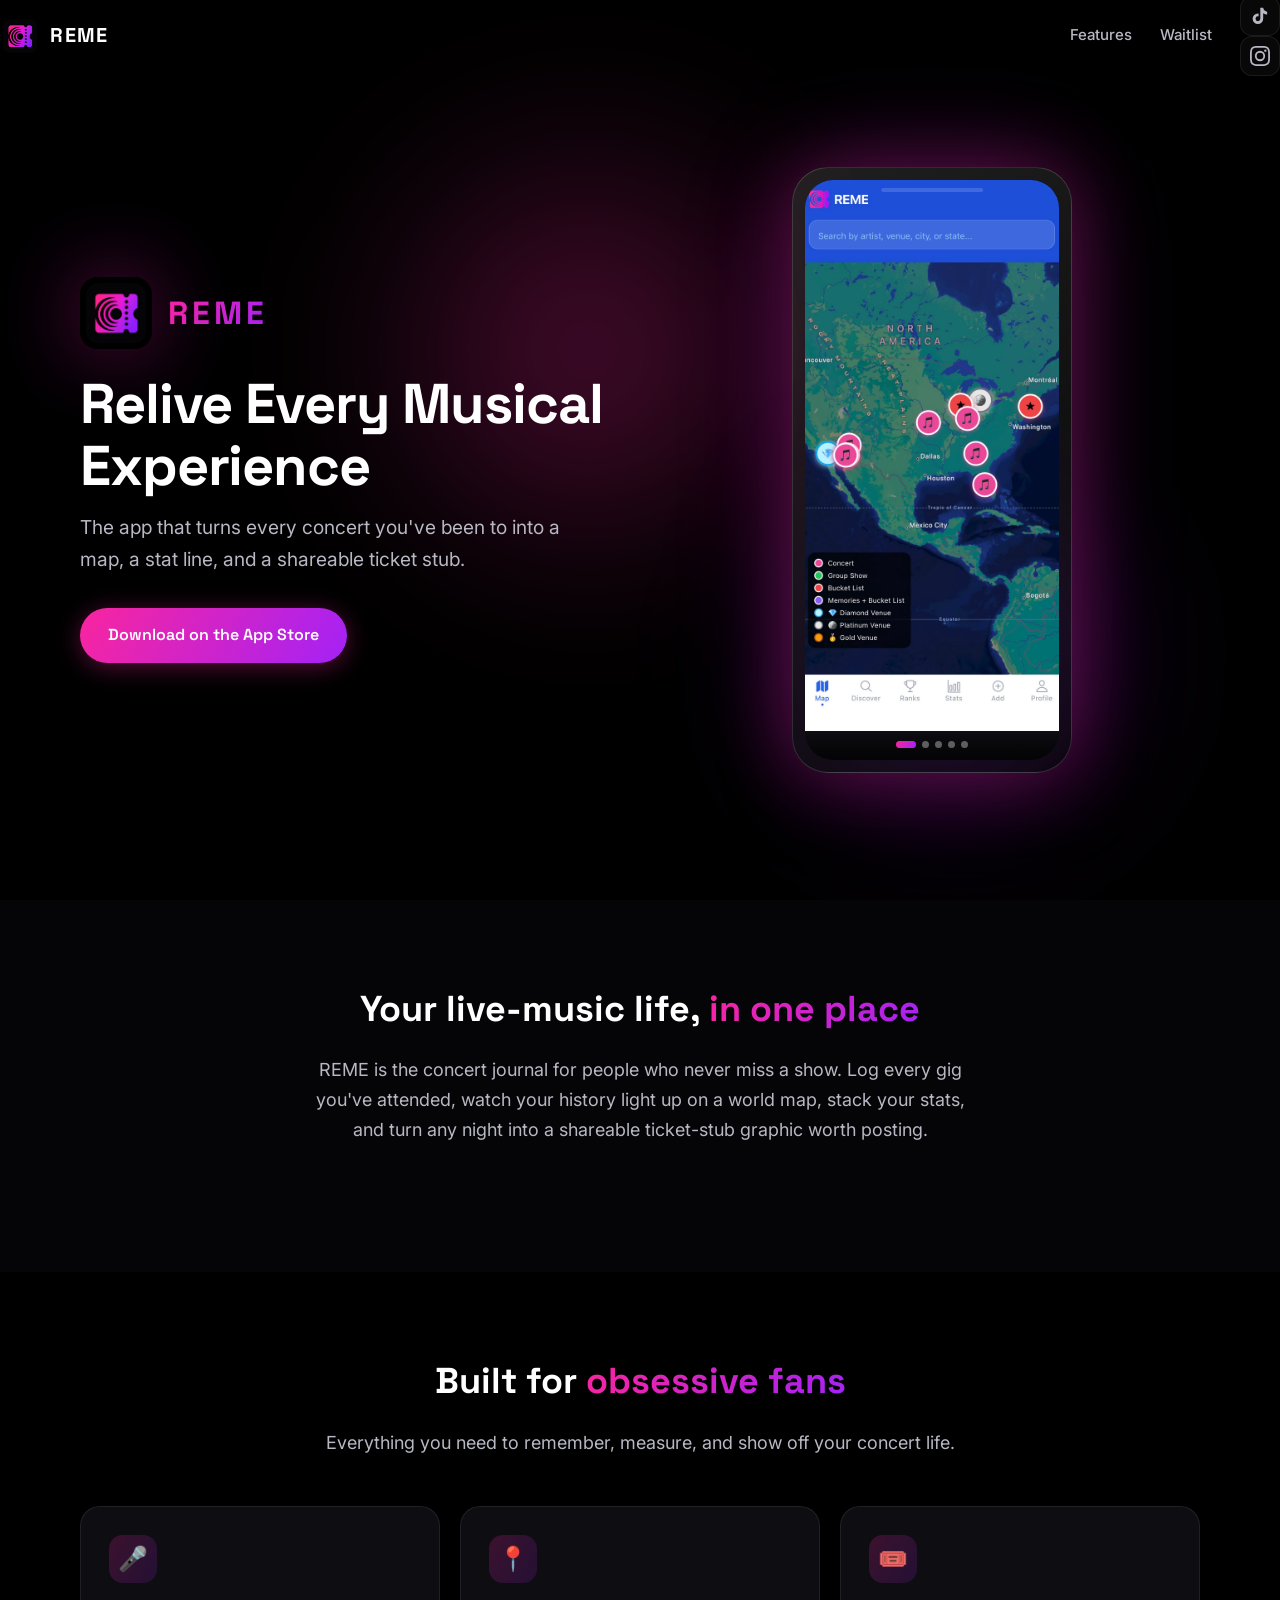
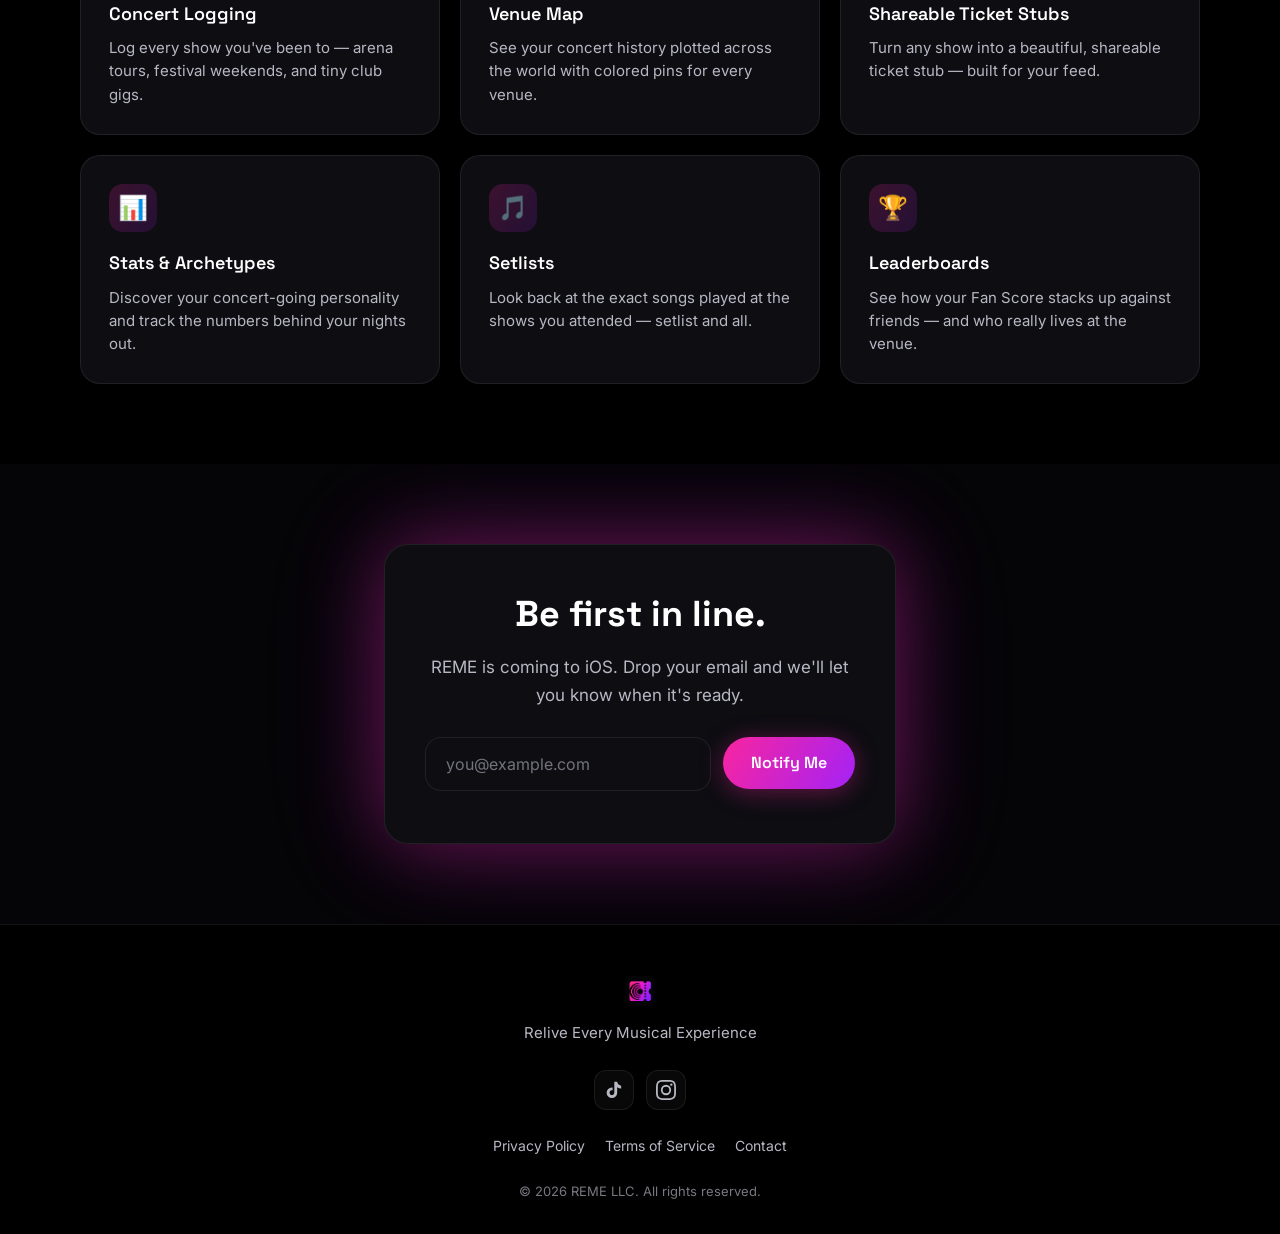
==== commit cca701a1: "Add contact email to footer; update copyright to REME LLC" ====
--- a/index.html
+++ b/index.html
@@ -209,9 +209,9 @@
 
       <nav class="footer-legal" aria-label="Legal">
         <a href="privacy-policy.html">Privacy Policy</a>
-        <a href="https://terms.reme.live" target="_blank" rel="noopener">Terms of Service</a>      </nav>
-
-      <p class="footer-copy">&copy; 2026 REME. All rights reserved.</p>
+        <a href="https://terms.reme.live" target="_blank" rel="noopener">Terms of Service</a> <a href="mailto:support@reme.live">Contact</a>      </nav>
+
+      <p class="footer-copy">&copy; 2026 REME LLC. All rights reserved.</p>
     </div>
   </footer>
 
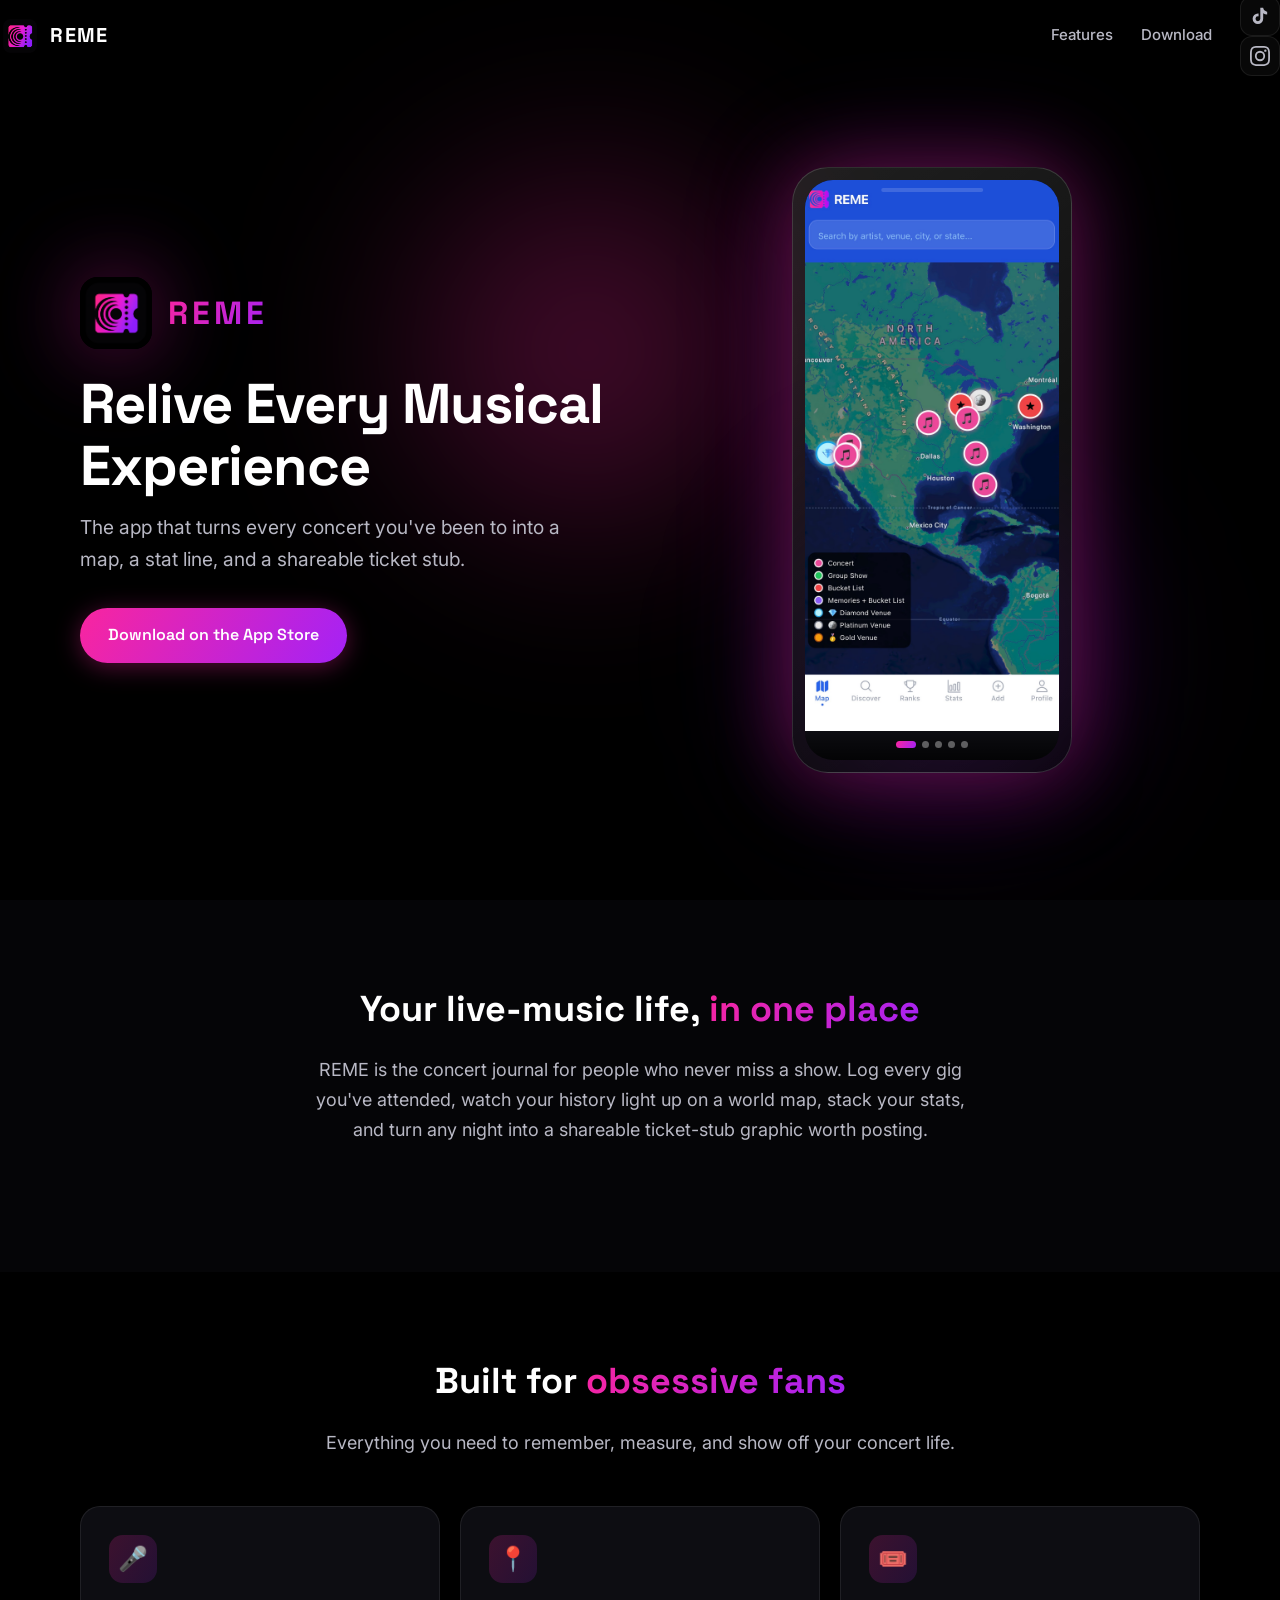
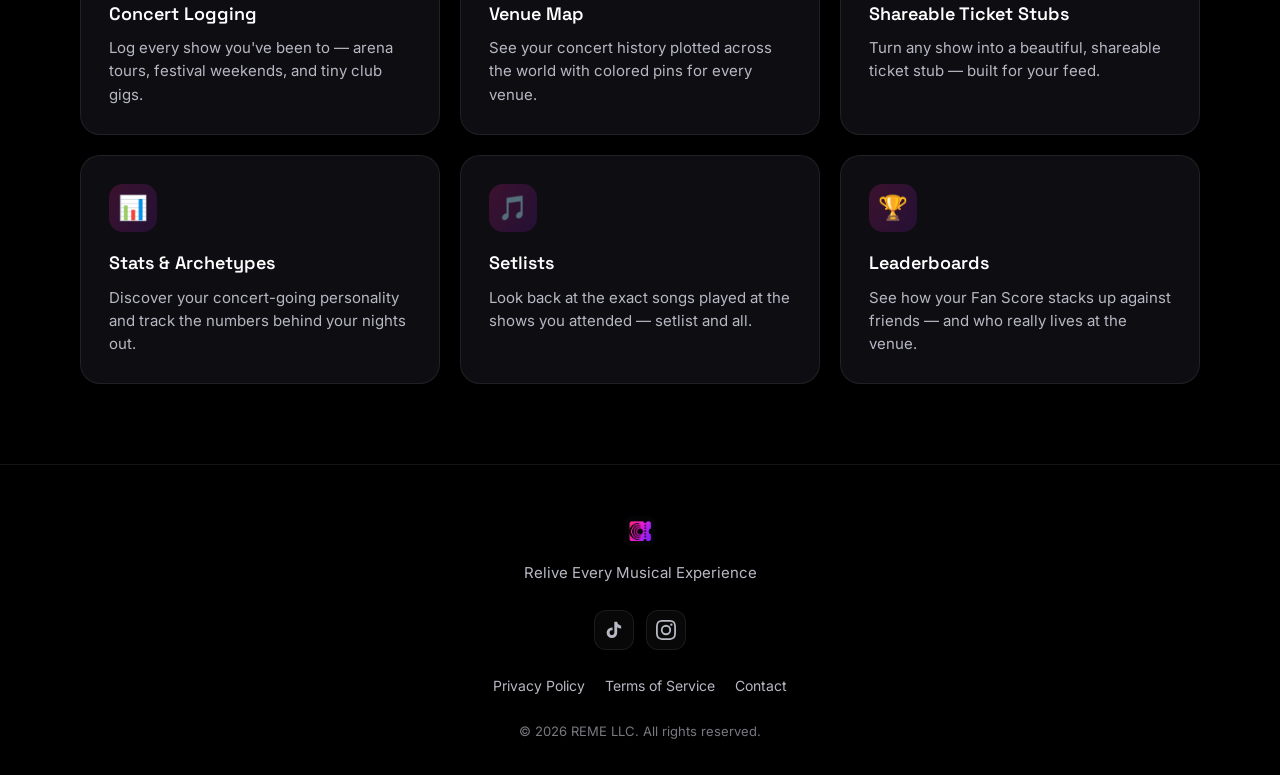
==== commit 543da0d9: "Replace waitlist with App Store download link" ====
--- a/index.html
+++ b/index.html
@@ -36,7 +36,7 @@
 
       <nav class="nav-links" id="nav-links" aria-label="Main">
         <a href="#features">Features</a>
-        <a href="#waitlist">Waitlist</a>
+        <a href="https://apps.apple.com/app/reme-live-music-tracker/id6784064425">Download</a>
         <div class="social-row">
           <a href="https://www.tiktok.com/@reme.live" class="social-link" target="_blank" rel="noopener noreferrer" aria-label="REME on TikTok">
             <svg viewBox="0 0 24 24" fill="currentColor" aria-hidden="true">
@@ -152,39 +152,6 @@
         </div>
       </div>
     </section>
-
-    <!-- Waitlist -->
-    <section class="section section-alt waitlist-section" id="waitlist" aria-labelledby="waitlist-heading">
-      <div class="container">
-        <div class="waitlist-card reveal">
-          <h2 id="waitlist-heading">Be first in line.</h2>
-          <p>REME is coming to iOS. Drop your email and we'll let you know when it's ready.</p>
-
-          <div id="mc_embed_shell">
-            <div id="mc_embed_signup">
-              <form action="https://gmail.us14.list-manage.com/subscribe/post?u=482f43c67db22e2109e47796e&amp;id=c98ef80c40&amp;f_id=009987e1f0" method="post" id="mc-embedded-subscribe-form" name="mc-embedded-subscribe-form" class="validate waitlist-mailchimp" target="_blank" novalidate>
-                <div id="mc_embed_signup_scroll">
-                  <div class="mc-field-group">
-                    <label for="mce-EMAIL" class="visually-hidden">Email Address <span class="asterisk">*</span></label>
-                    <input type="email" name="EMAIL" class="required email" id="mce-EMAIL" placeholder="you@example.com" autocomplete="email" required>
-                  </div>
-                  <div class="mc-submit-row clear">
-                    <input type="submit" name="subscribe" id="mc-embedded-subscribe" class="button" value="Notify Me">
-                  </div>
-                  <div id="mce-responses" class="clear foot">
-                    <div class="response" id="mce-error-response" style="display: none;"></div>
-                    <div class="response" id="mce-success-response" style="display: none;"></div>
-                  </div>
-                  <div aria-hidden="true" style="position: absolute; left: -5000px;">
-                    <input type="text" name="b_482f43c67db22e2109e47796e_c98ef80c40" tabindex="-1" value="">
-                  </div>
-                </div>
-              </form>
-            </div>
-          </div>
-        </div>
-      </div>
-    </section>
   </main>
 
   <footer class="site-footer">
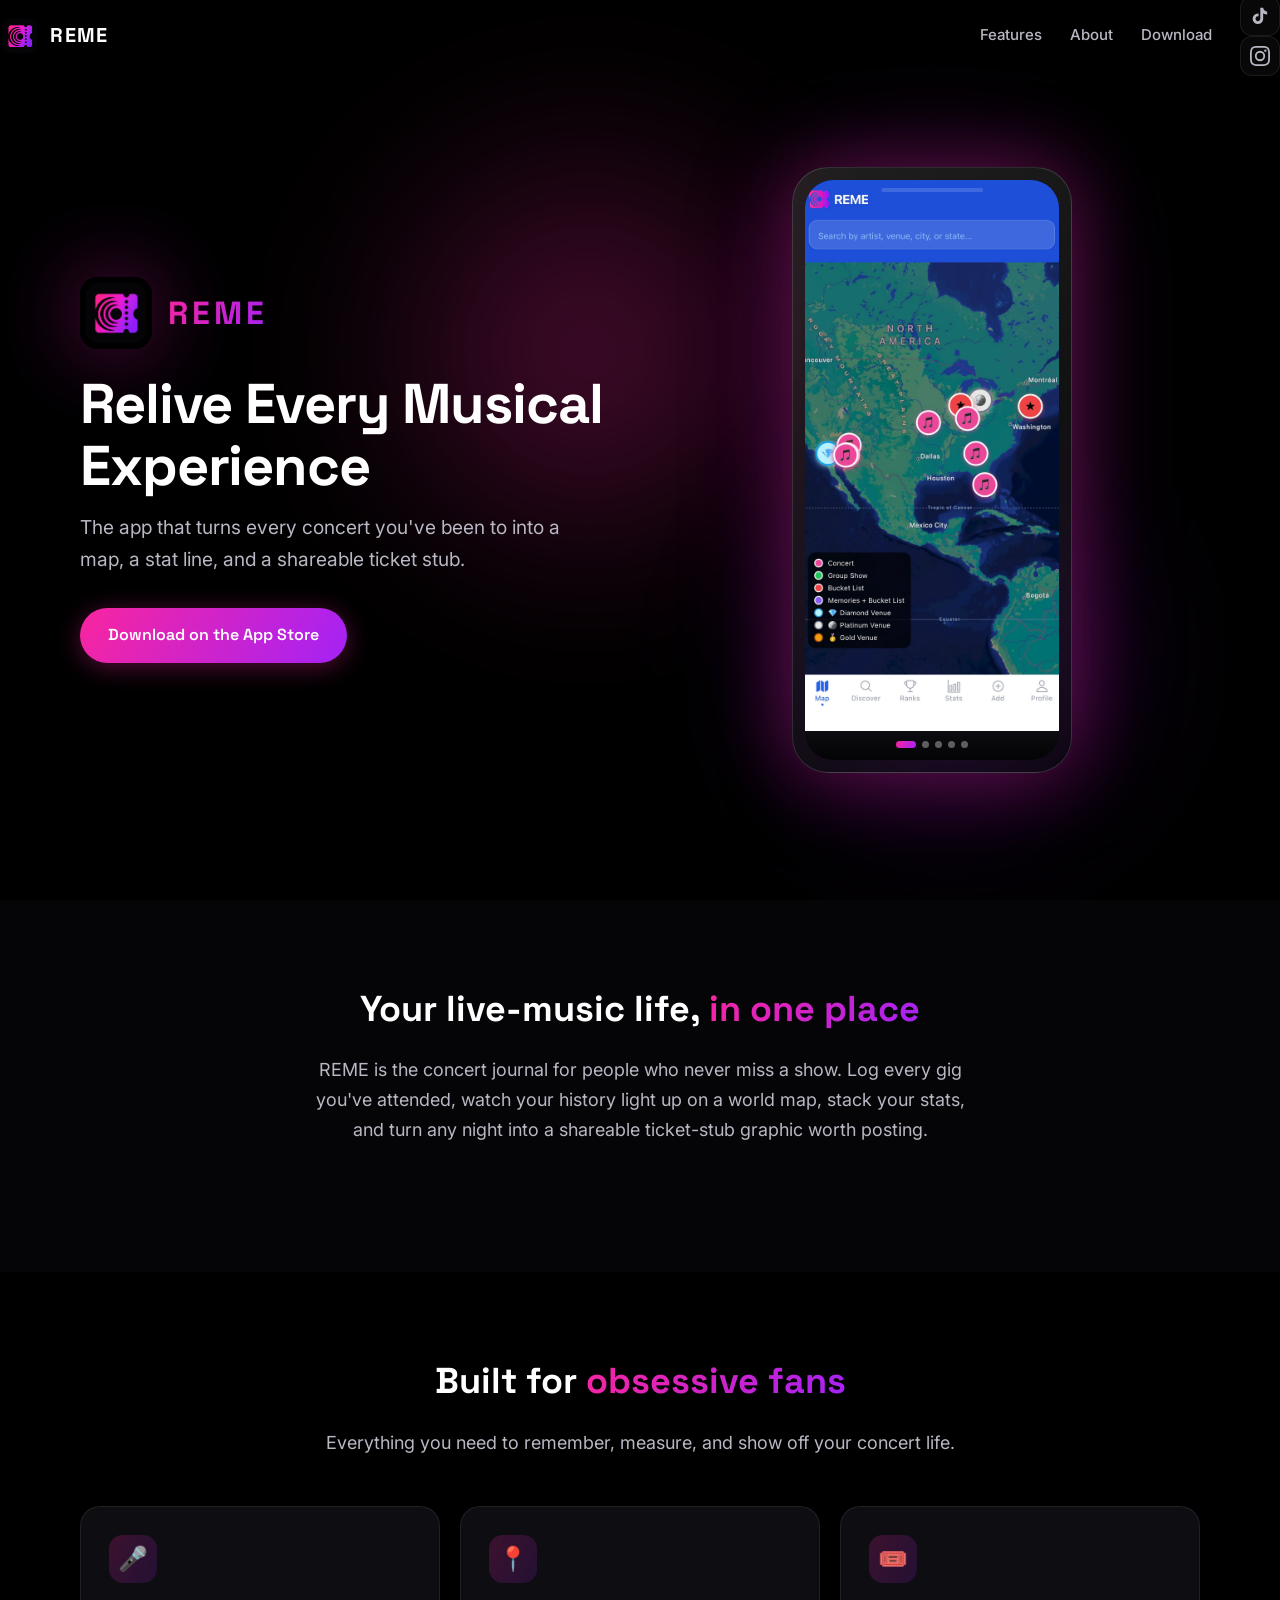
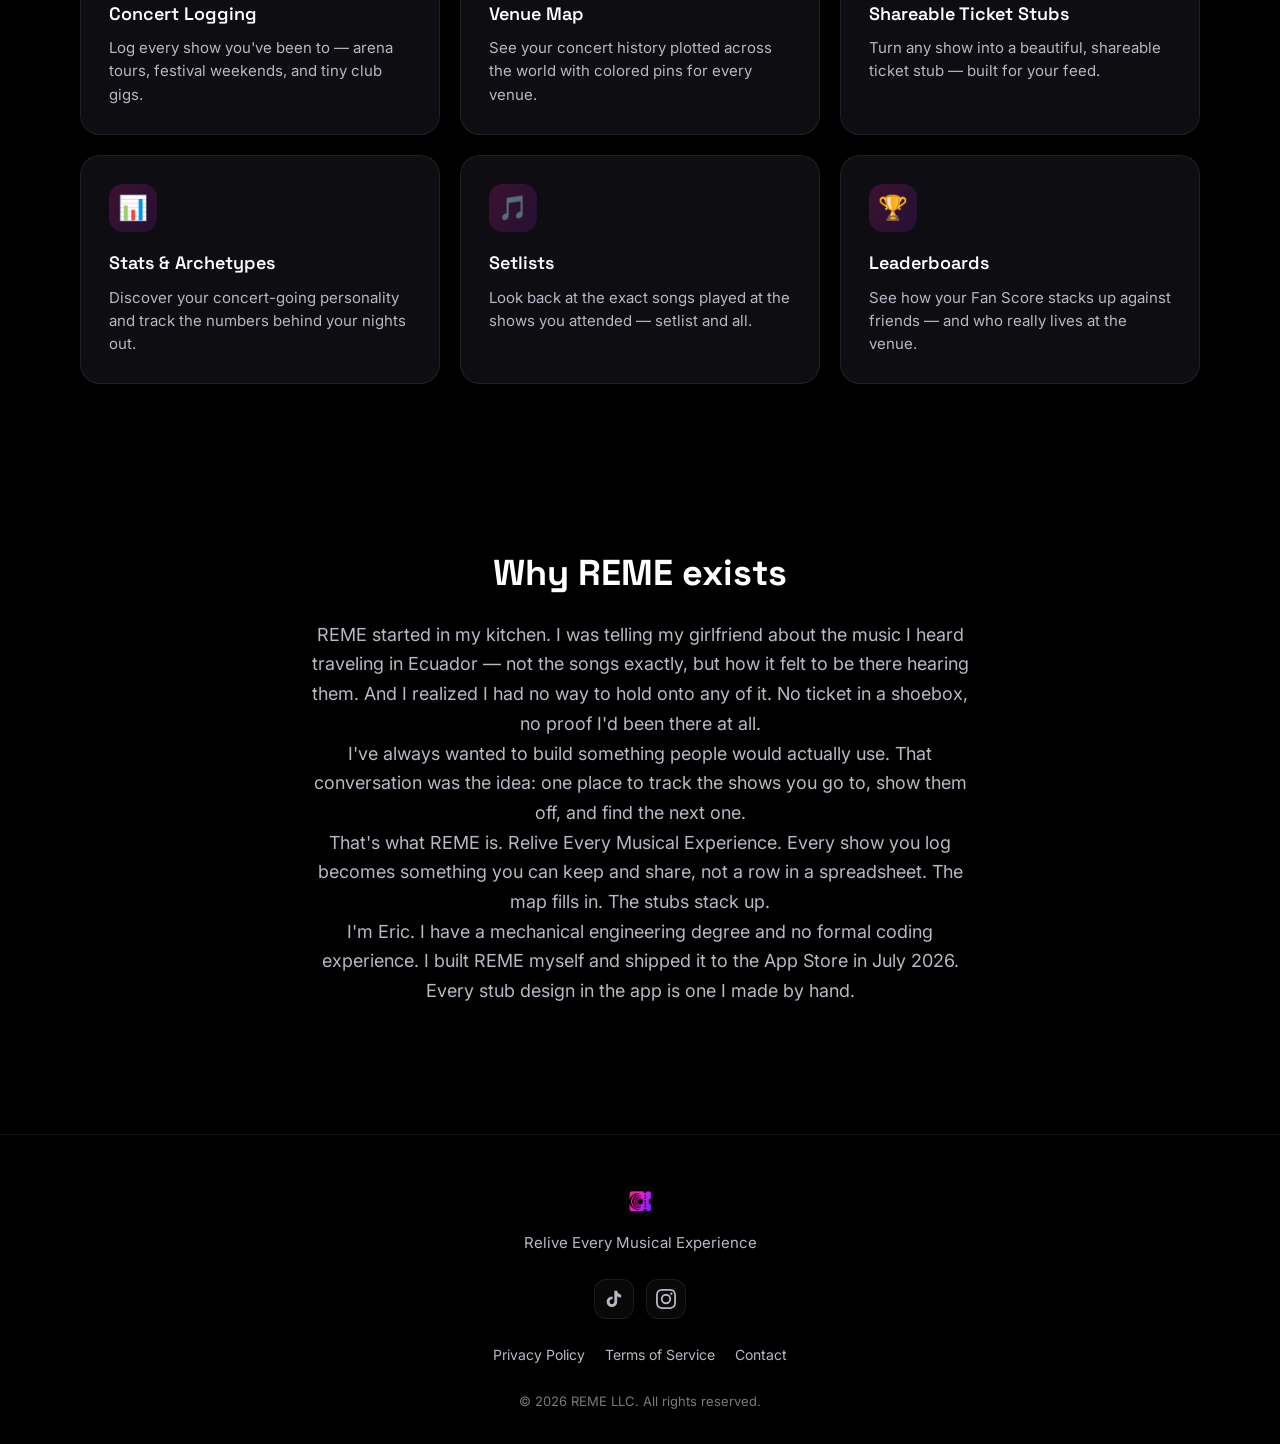
==== commit 0ecae826: "Add About section and nav link" ====
--- a/index.html
+++ b/index.html
@@ -36,6 +36,7 @@
 
       <nav class="nav-links" id="nav-links" aria-label="Main">
         <a href="#features">Features</a>
+        <a href="#about">About</a>
         <a href="https://apps.apple.com/app/reme-live-music-tracker/id6784064425">Download</a>
         <div class="social-row">
           <a href="https://www.tiktok.com/@reme.live" class="social-link" target="_blank" rel="noopener noreferrer" aria-label="REME on TikTok">
@@ -152,6 +153,19 @@
         </div>
       </div>
     </section>
+
+    <!-- About -->
+    <section class="section" id="about" aria-labelledby="why-reme-heading">
+      <div class="container">
+        <div class="section-intro reveal">
+          <h2 id="why-reme-heading">Why REME exists</h2>
+          <p>REME started in my kitchen. I was telling my girlfriend about the music I heard traveling in Ecuador — not the songs exactly, but how it felt to be there hearing them. And I realized I had no way to hold onto any of it. No ticket in a shoebox, no proof I'd been there at all.</p>
+          <p>I've always wanted to build something people would actually use. That conversation was the idea: one place to track the shows you go to, show them off, and find the next one.</p>
+          <p>That's what REME is. Relive Every Musical Experience. Every show you log becomes something you can keep and share, not a row in a spreadsheet. The map fills in. The stubs stack up.</p>
+          <p>I'm Eric. I have a mechanical engineering degree and no formal coding experience. I built REME myself and shipped it to the App Store in July 2026. Every stub design in the app is one I made by hand.</p>
+        </div>
+      </div>
+    </section>
   </main>
 
   <footer class="site-footer">
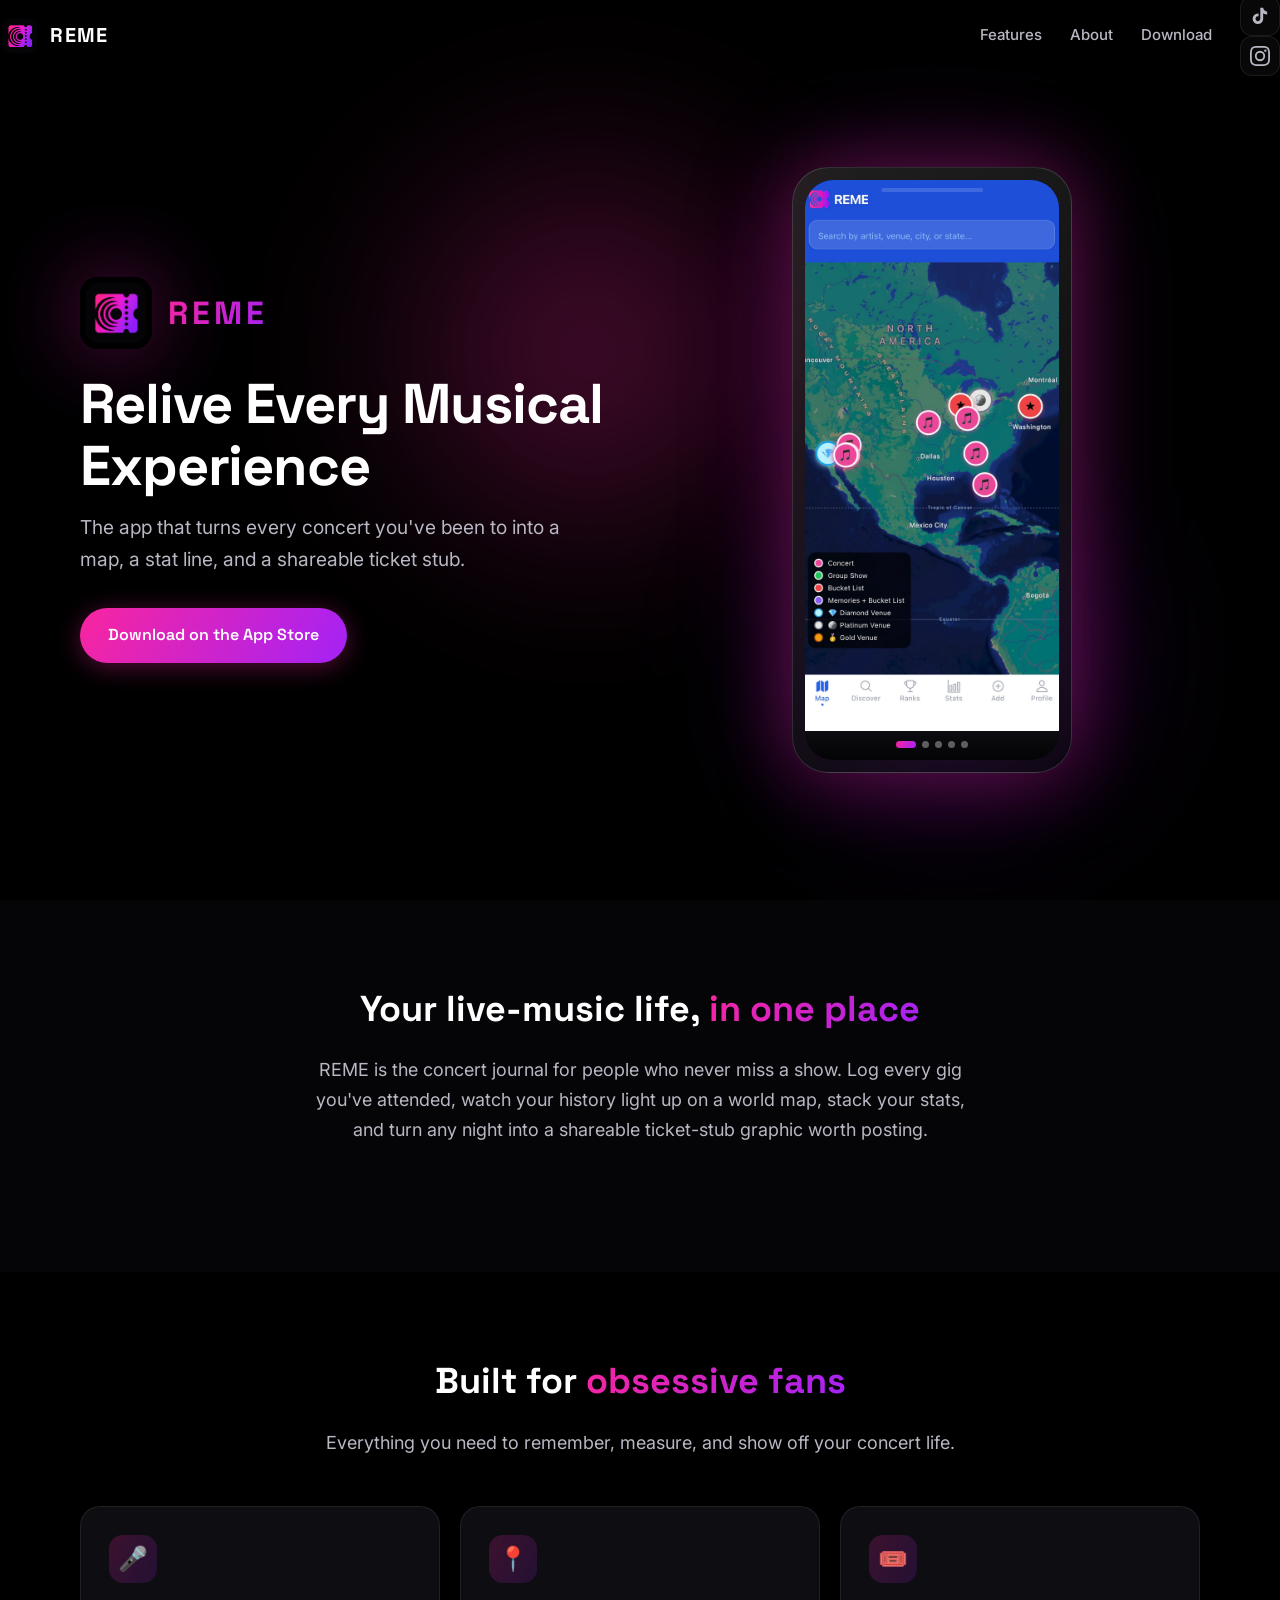
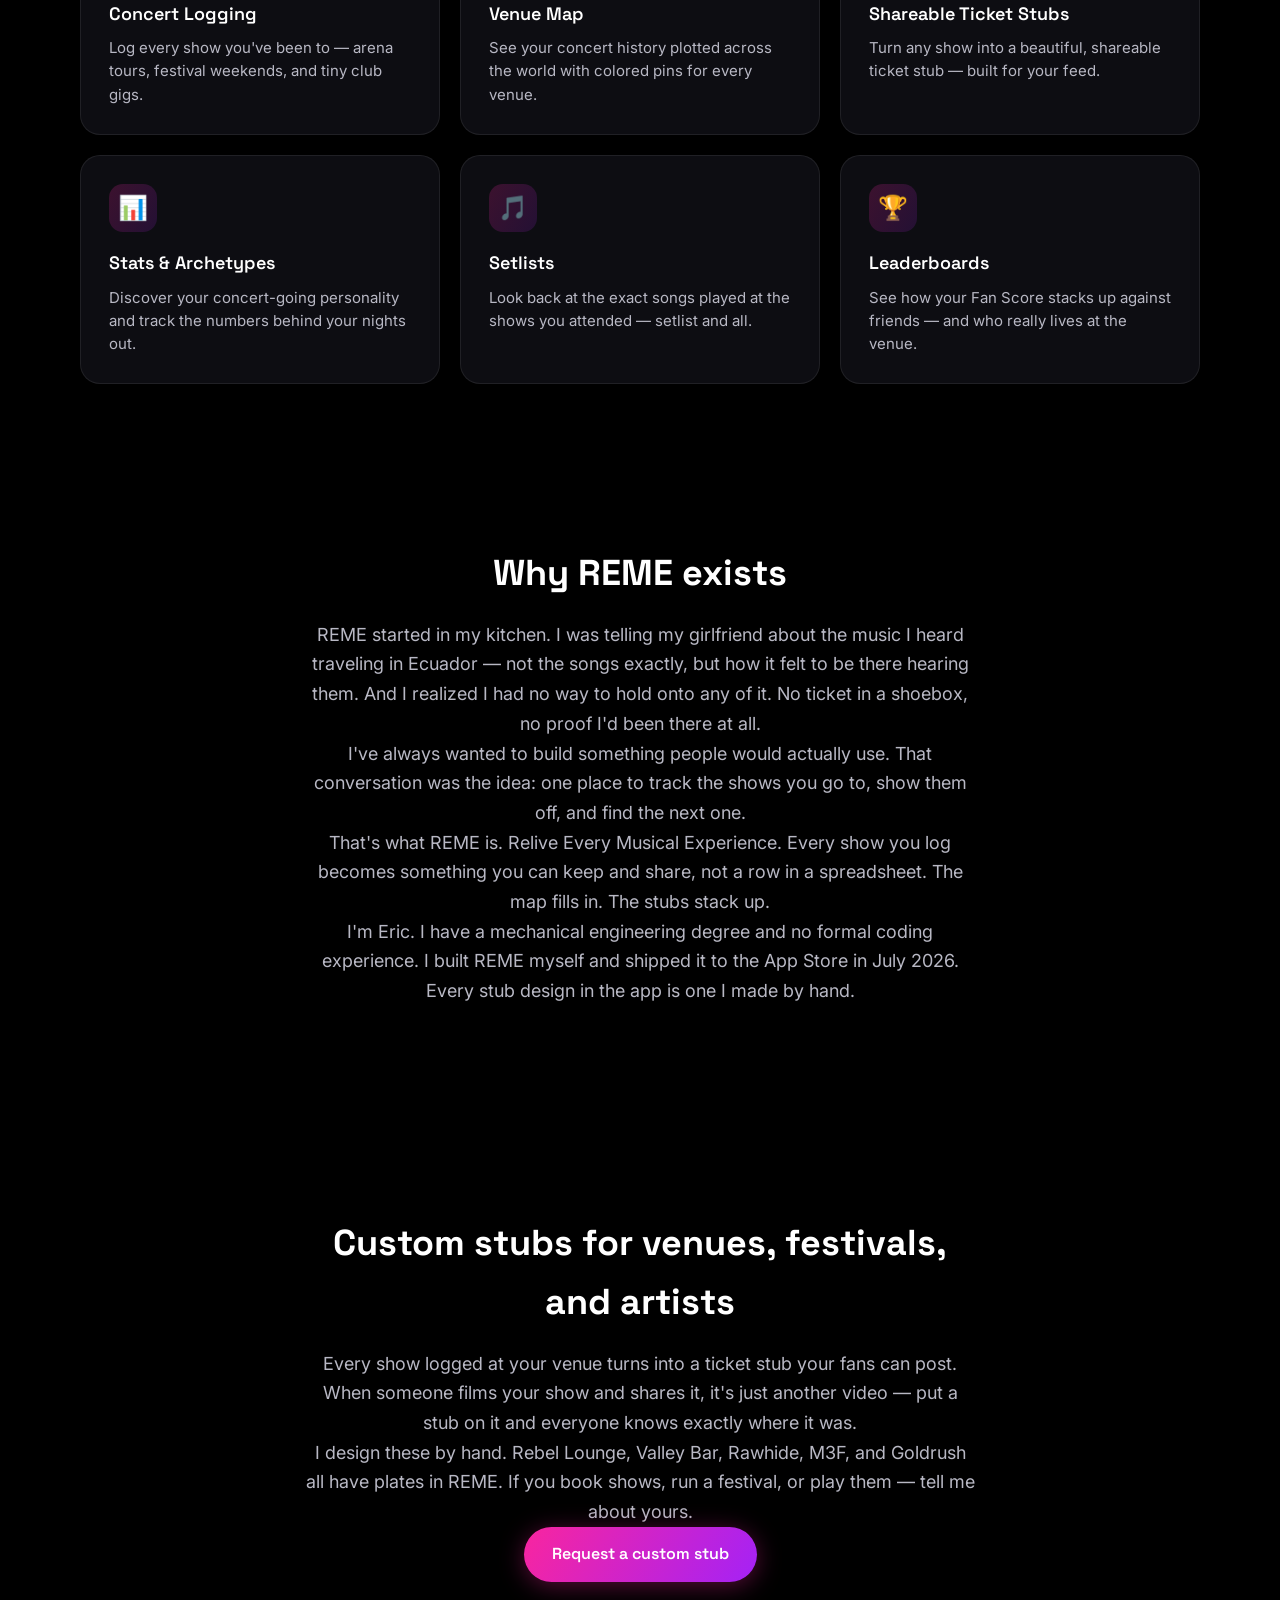
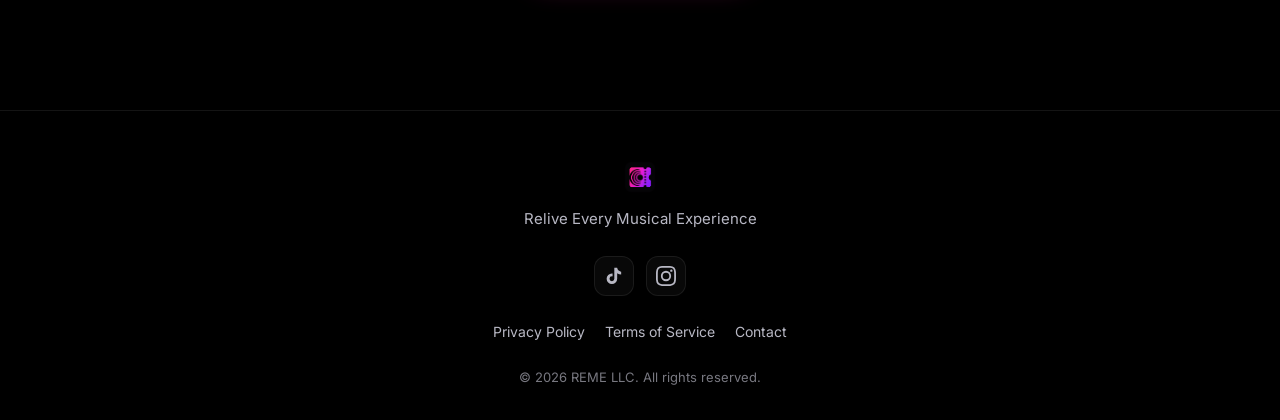
==== commit 09948bae: "Add custom stub request section for venues and artists" ====
--- a/index.html
+++ b/index.html
@@ -166,6 +166,18 @@
         </div>
       </div>
     </section>
+
+    <!-- Venues -->
+    <section class="section" id="venues" aria-labelledby="venues-heading">
+      <div class="container">
+        <div class="section-intro reveal">
+          <h2 id="venues-heading">Custom stubs for venues, festivals, and artists</h2>
+          <p>Every show logged at your venue turns into a ticket stub your fans can post. When someone films your show and shares it, it's just another video — put a stub on it and everyone knows exactly where it was.</p>
+          <p>I design these by hand. Rebel Lounge, Valley Bar, Rawhide, M3F, and Goldrush all have plates in REME. If you book shows, run a festival, or play them — tell me about yours.</p>
+          <a href="https://tally.so/r/ZjbyxB" target="_blank" rel="noopener" class="btn btn-primary">Request a custom stub</a>
+        </div>
+      </div>
+    </section>
   </main>
 
   <footer class="site-footer">
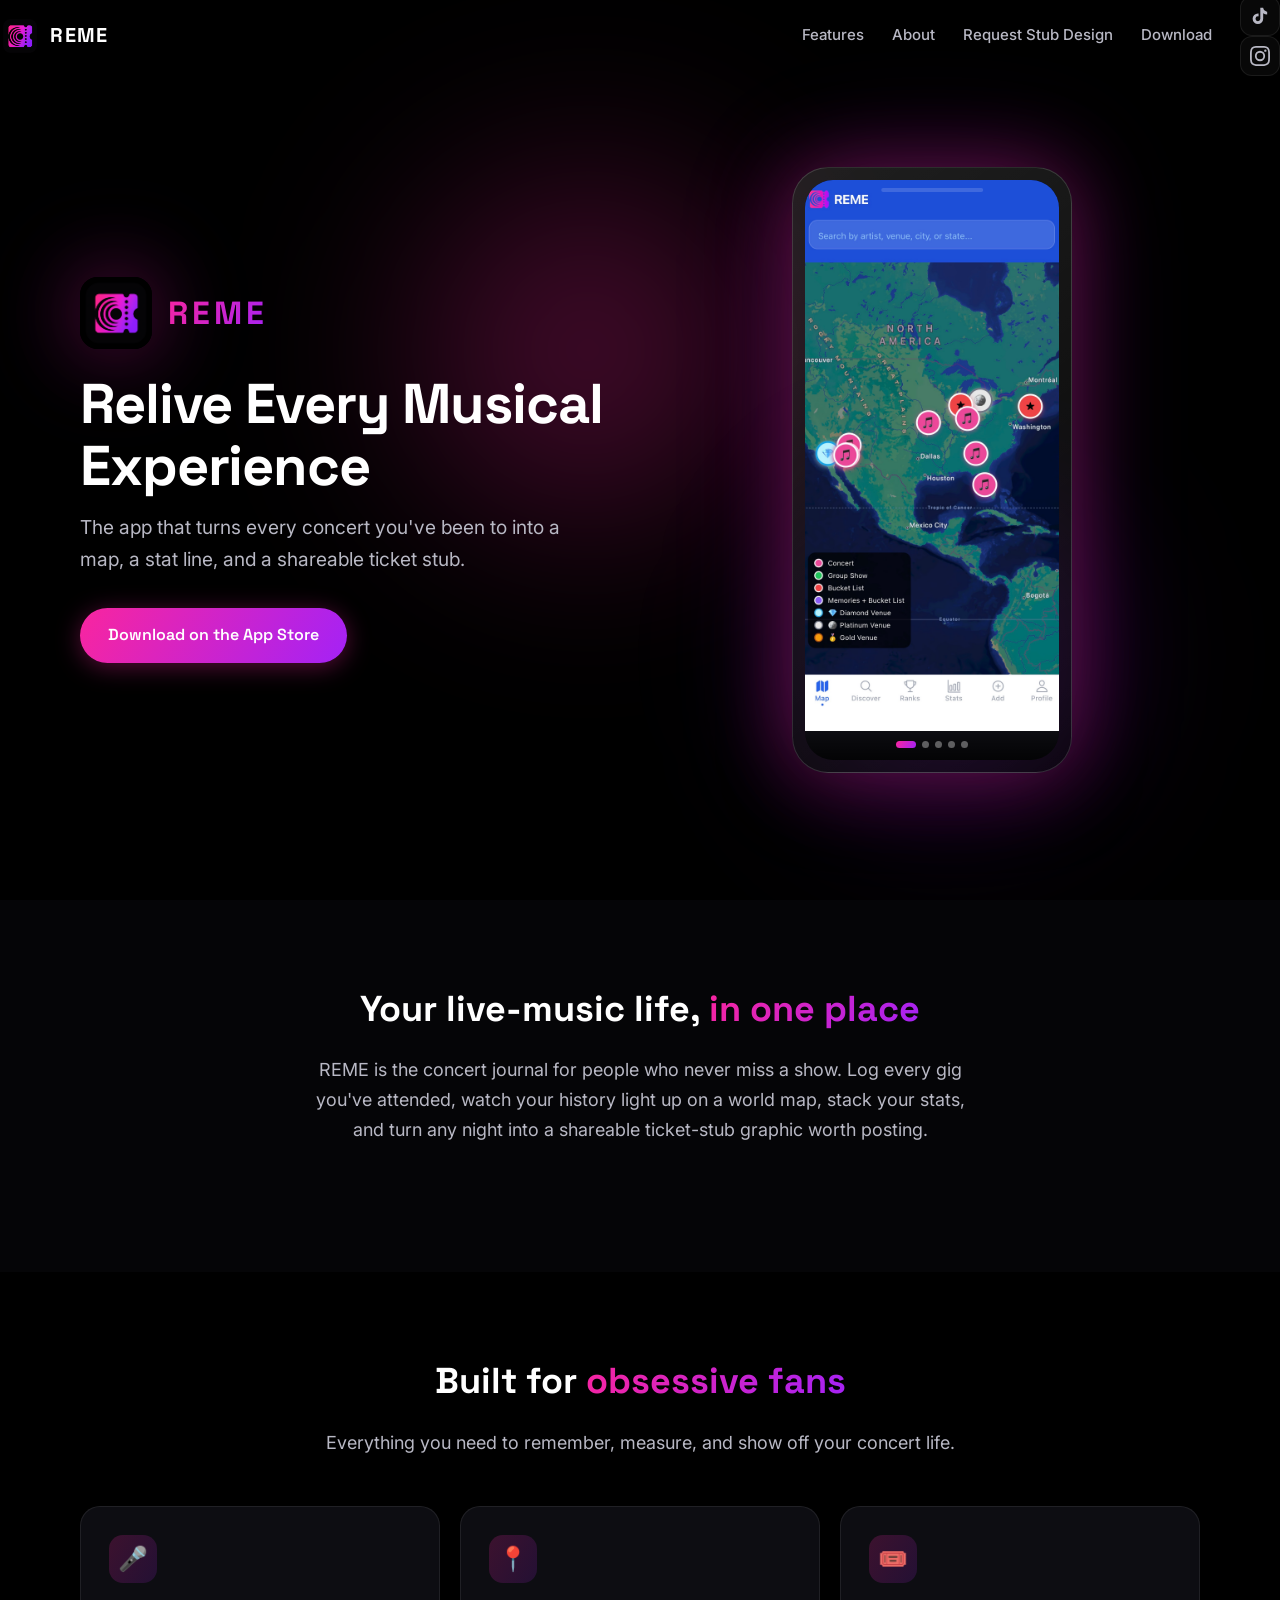
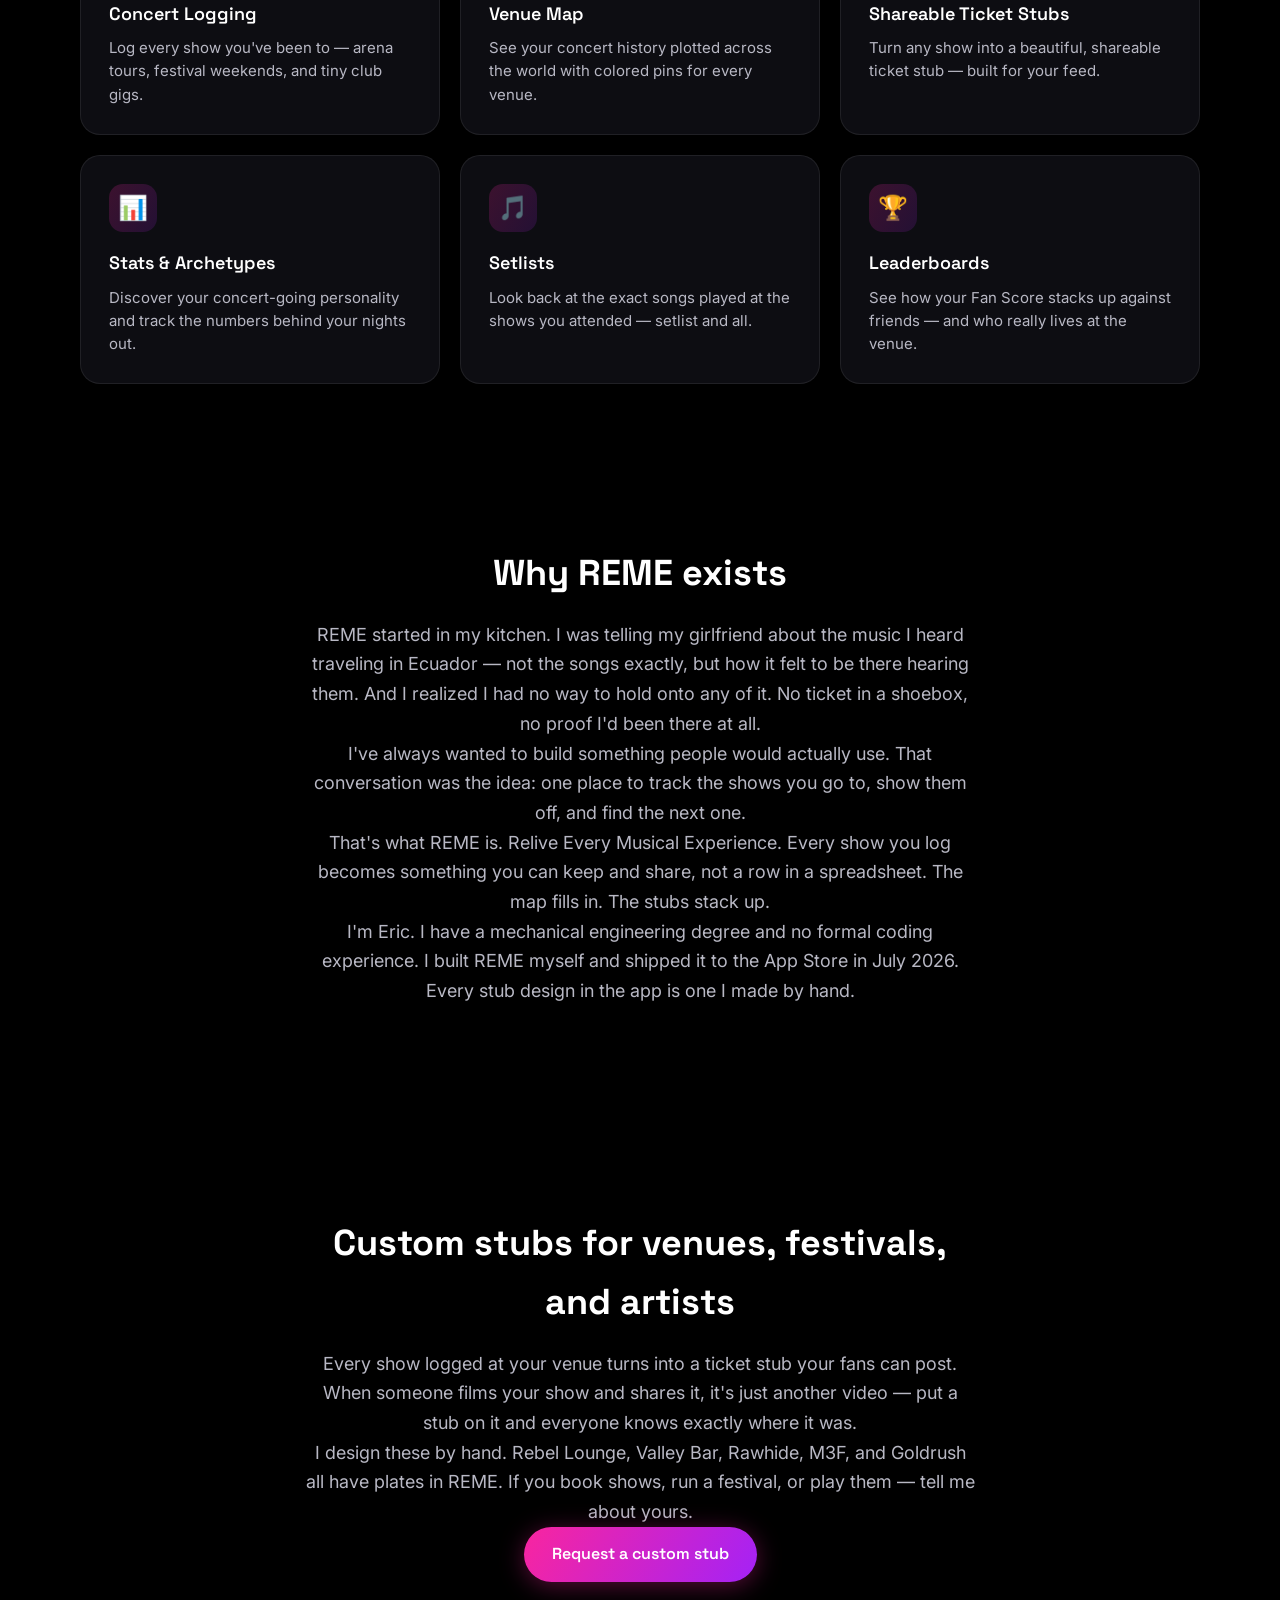
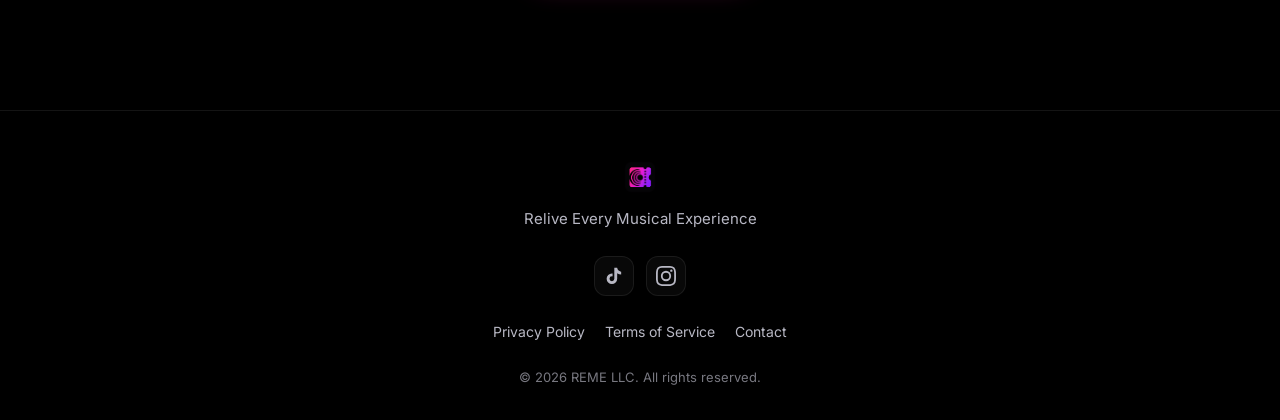
==== commit d865af82: "Add Request Stub Design nav link" ====
--- a/index.html
+++ b/index.html
@@ -37,6 +37,7 @@
       <nav class="nav-links" id="nav-links" aria-label="Main">
         <a href="#features">Features</a>
         <a href="#about">About</a>
+        <a href="#venues">Request Stub Design</a>
         <a href="https://apps.apple.com/app/reme-live-music-tracker/id6784064425">Download</a>
         <div class="social-row">
           <a href="https://www.tiktok.com/@reme.live" class="social-link" target="_blank" rel="noopener noreferrer" aria-label="REME on TikTok">
